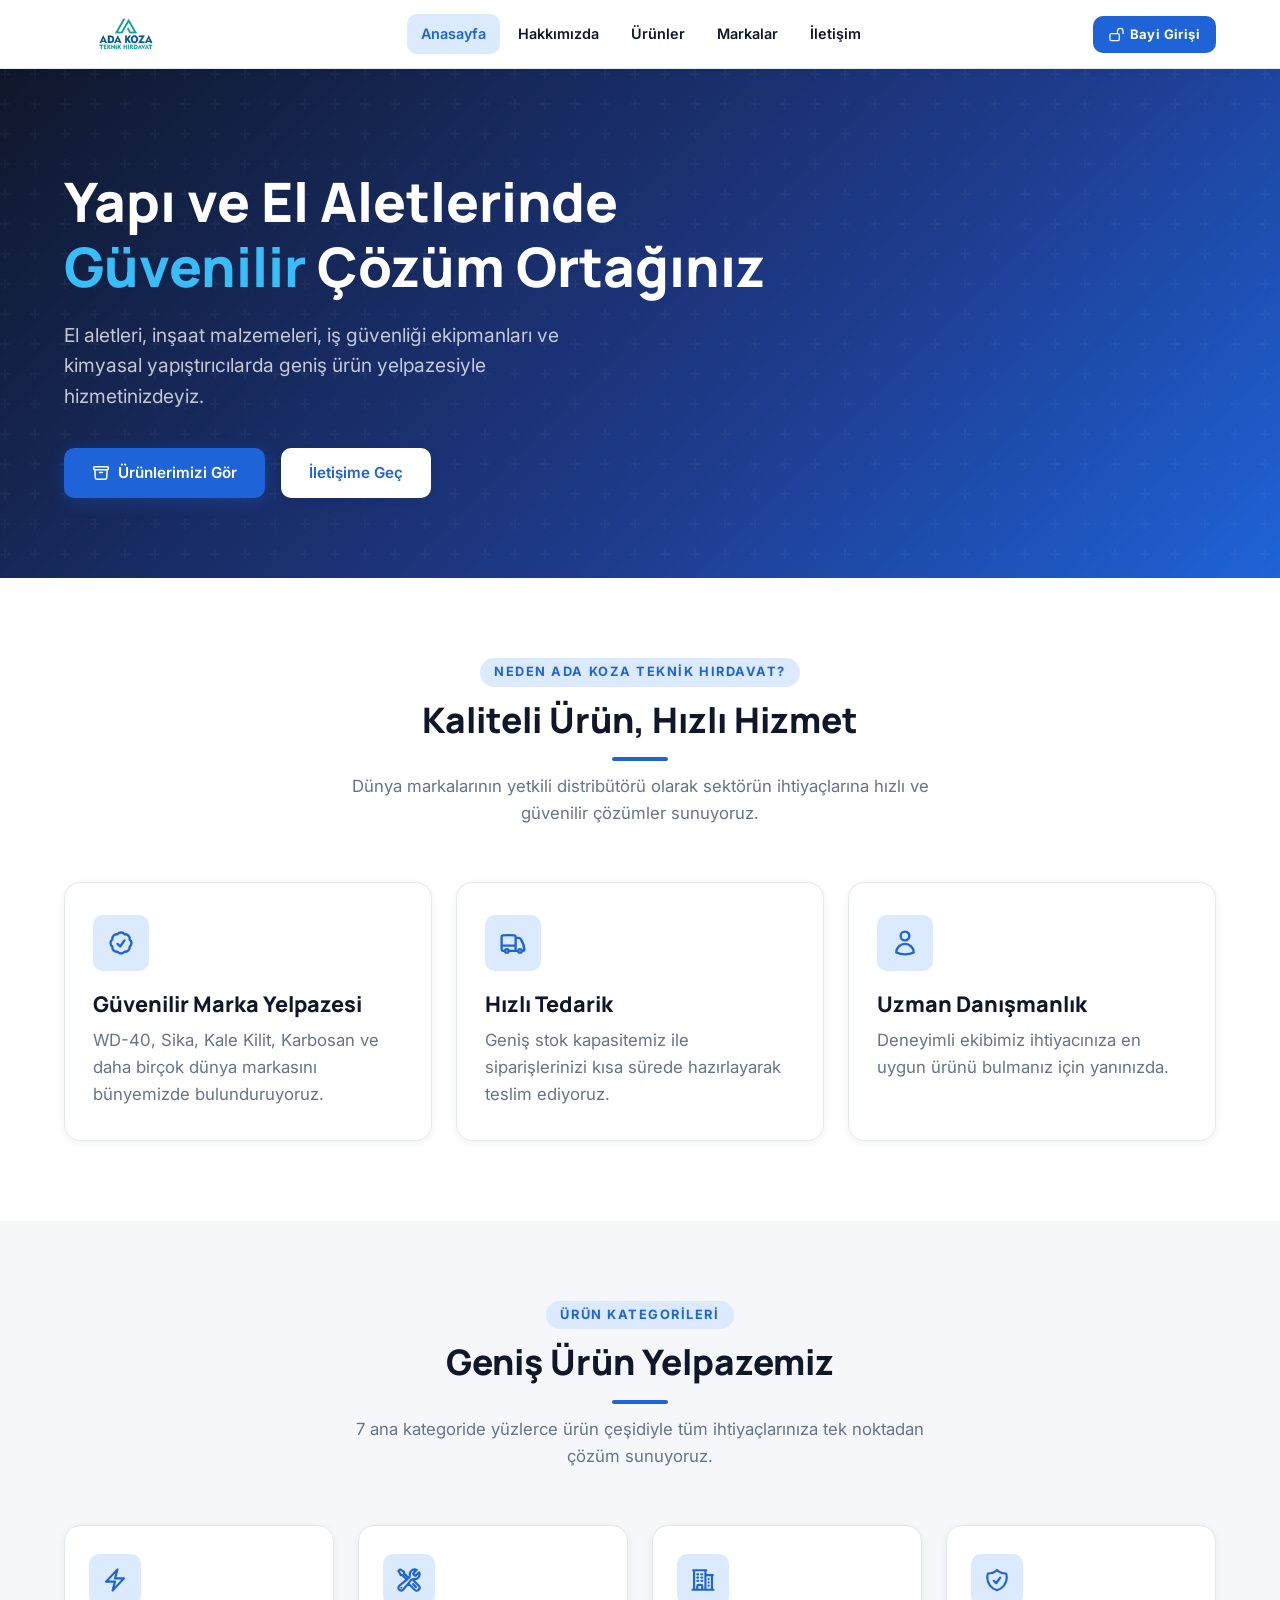
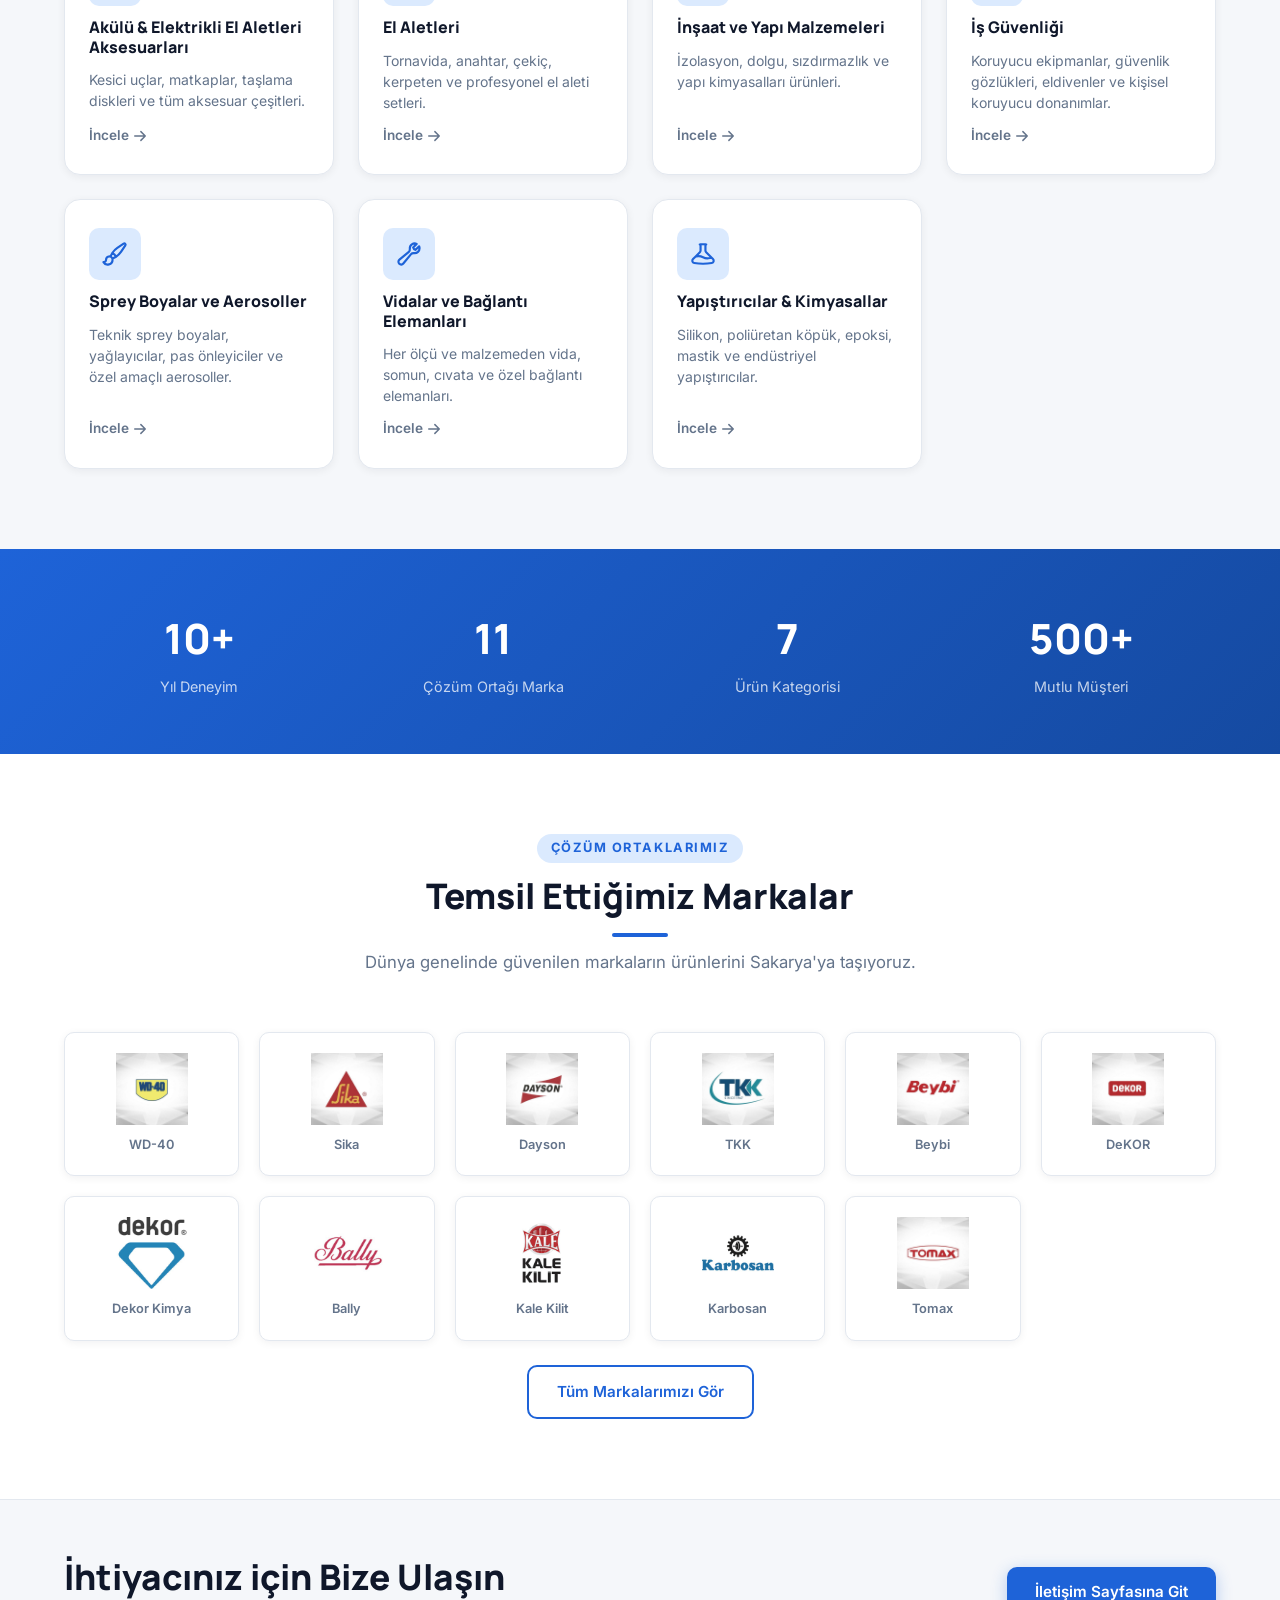
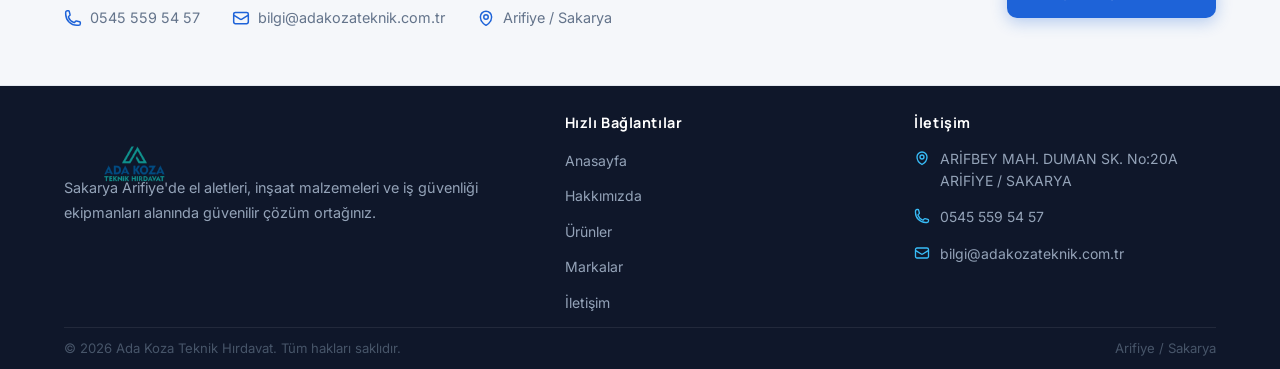
==== index.html @ ce394456 "Initial site: Ada Koza Teknik Hirdavat - 5 sayfa statik kurumsal site" ====
﻿<!DOCTYPE html>
<html lang="tr">
<head>
  <meta charset="UTF-8">
  <meta name="viewport" content="width=device-width, initial-scale=1.0">
  <title>Ada Koza Teknik Hırdavat — El Aletleri ve Yapı Malzemeleri</title>
  <meta name="description" content="Ada Koza Teknik Hırdavat, Sakarya'da el aletleri, inşaat malzemeleri, iş güvenliği ekipmanları ve yapıştırıcı kimyasallar alanında güvenilir çözüm ortağınız.">
  <link rel="preconnect" href="https://fonts.googleapis.com">
  <link rel="preconnect" href="https://fonts.gstatic.com" crossorigin>
  <link href="https://fonts.googleapis.com/css2?family=Inter:wght@400;500;600;700&family=Manrope:wght@600;700;800&display=swap" rel="stylesheet">
  <link rel="stylesheet" href="assets/css/style.css">
</head>
<body>

<!-- HEADER -->
<header class="site-header">
  <div class="container">
    <div class="header-inner">
      <a href="index.html" class="logo" aria-label="Ada Koza Teknik Hırdavat Ana Sayfa">
        <img src="assets/images/logo.png" alt="Ada Koza Teknik Hırdavat" width="160" height="52">
      </a>
      <button class="hamburger" aria-label="Menüyü aç/kapat" aria-expanded="false">
        <span></span><span></span><span></span>
      </button>
      <nav class="main-nav" aria-label="Ana navigasyon">
        <a href="index.html">Anasayfa</a>
        <a href="hakkimizda.html">Hakkımızda</a>
        <a href="urunler.html">Ürünler</a>
        <a href="markalar.html">Markalar</a>
        <a href="iletisim.html">İletişim</a>
      </nav>
      <a href="https://bayi.adakozateknik.com.tr" target="_blank" rel="noopener noreferrer" class="bayi-btn" aria-label="Bayi girişi">
        <svg width="15" height="15" fill="none" stroke="currentColor" stroke-width="2" viewBox="0 0 24 24" aria-hidden="true"><path stroke-linecap="round" stroke-linejoin="round" d="M13.5 10.5V6.75a4.5 4.5 0 119 0v3.75M3.75 21.75h10.5a2.25 2.25 0 002.25-2.25v-6.75a2.25 2.25 0 00-2.25-2.25H3.75a2.25 2.25 0 00-2.25 2.25v6.75a2.25 2.25 0 002.25 2.25z"/></svg>
        Bayi Girişi
      </a>
    </div>
  </div>
</header>

<!-- HERO -->
<section class="hero">
  <div class="container">
    <div class="hero-inner">
<h1>Yapı ve El Aletlerinde <span>Güvenilir</span> Çözüm Ortağınız</h1>
      <p>El aletleri, inşaat malzemeleri, iş güvenliği ekipmanları ve kimyasal yapıştırıcılarda geniş ürün yelpazesiyle hizmetinizdeyiz.</p>
      <div class="hero-actions">
        <a href="urunler.html" class="btn btn--primary">
          <svg width="18" height="18" fill="none" stroke="currentColor" stroke-width="2" viewBox="0 0 24 24"><path stroke-linecap="round" stroke-linejoin="round" d="M20.25 7.5l-.625 10.632a2.25 2.25 0 01-2.247 2.118H6.622a2.25 2.25 0 01-2.247-2.118L3.75 7.5M10 11.25h4M3.375 7.5h17.25c.621 0 1.125-.504 1.125-1.125v-1.5c0-.621-.504-1.125-1.125-1.125H3.375c-.621 0-1.125.504-1.125 1.125v1.5c0 .621.504 1.125 1.125 1.125z"/></svg>
          Ürünlerimizi Gör
        </a>
        <a href="iletisim.html" class="btn btn--white">İletişime Geç</a>
      </div>
    </div>
  </div>
</section>

<!-- FEATURES -->
<section class="section">
  <div class="container">
    <div class="section__header reveal">
      <span class="section__label">Neden Ada Koza Teknik Hırdavat?</span>
      <h2>Kaliteli Ürün, Hızlı Hizmet</h2>
      <div class="divider"></div>
      <p>Dünya markalarının yetkili distribütörü olarak sektörün ihtiyaçlarına hızlı ve güvenilir çözümler sunuyoruz.</p>
    </div>
    <div class="features-grid">
      <div class="card reveal reveal-delay-1">
        <div class="card__icon">
          <svg fill="none" stroke="currentColor" stroke-width="2" viewBox="0 0 24 24"><path stroke-linecap="round" stroke-linejoin="round" d="M9 12.75L11.25 15 15 9.75M21 12c0 1.268-.63 2.39-1.593 3.068a3.745 3.745 0 01-1.043 3.296 3.745 3.745 0 01-3.296 1.043A3.745 3.745 0 0112 21c-1.268 0-2.39-.63-3.068-1.593a3.746 3.746 0 01-3.296-1.043 3.745 3.745 0 01-1.043-3.296A3.745 3.745 0 013 12c0-1.268.63-2.39 1.593-3.068a3.745 3.745 0 011.043-3.296 3.746 3.746 0 013.296-1.043A3.746 3.746 0 0112 3c1.268 0 2.39.63 3.068 1.593a3.746 3.746 0 013.296 1.043 3.746 3.746 0 011.043 3.296A3.745 3.745 0 0121 12z"/></svg>
        </div>
        <h3>Güvenilir Marka Yelpazesi</h3>
        <p>WD-40, Sika, Kale Kilit, Karbosan ve daha birçok dünya markasını bünyemizde bulunduruyoruz.</p>
      </div>
      <div class="card reveal reveal-delay-2">
        <div class="card__icon">
          <svg fill="none" stroke="currentColor" stroke-width="2" viewBox="0 0 24 24"><path stroke-linecap="round" stroke-linejoin="round" d="M8.25 18.75a1.5 1.5 0 01-3 0m3 0a1.5 1.5 0 00-3 0m3 0h6m-9 0H3.375a1.125 1.125 0 01-1.125-1.125V14.25m17.25 4.5a1.5 1.5 0 01-3 0m3 0a1.5 1.5 0 00-3 0m3 0h1.125c.621 0 1.129-.504 1.09-1.124a17.902 17.902 0 00-3.213-9.193 2.056 2.056 0 00-1.58-.86H14.25M16.5 18.75h-2.25m0-11.177v-.958c0-.568-.422-1.048-.987-1.106a48.554 48.554 0 00-10.026 0 1.106 1.106 0 00-.987 1.106v7.635m12-6.677v6.677m0 4.5v-4.5m0 0h-12"/></svg>
        </div>
        <h3>Hızlı Tedarik</h3>
        <p>Geniş stok kapasitemiz ile siparişlerinizi kısa sürede hazırlayarak teslim ediyoruz.</p>
      </div>
      <div class="card reveal reveal-delay-3">
        <div class="card__icon">
          <svg fill="none" stroke="currentColor" stroke-width="2" viewBox="0 0 24 24"><path stroke-linecap="round" stroke-linejoin="round" d="M15.75 6a3.75 3.75 0 11-7.5 0 3.75 3.75 0 017.5 0zM4.501 20.118a7.5 7.5 0 0114.998 0A17.933 17.933 0 0112 21.75c-2.676 0-5.216-.584-7.499-1.632z"/></svg>
        </div>
        <h3>Uzman Danışmanlık</h3>
        <p>Deneyimli ekibimiz ihtiyacınıza en uygun ürünü bulmanız için yanınızda.</p>
      </div>
    </div>
  </div>
</section>

<!-- CATEGORIES -->
<section class="section section--alt">
  <div class="container">
    <div class="section__header reveal">
      <span class="section__label">Ürün Kategorileri</span>
      <h2>Geniş Ürün Yelpazemiz</h2>
      <div class="divider"></div>
      <p>7 ana kategoride yüzlerce ürün çeşidiyle tüm ihtiyaçlarınıza tek noktadan çözüm sunuyoruz.</p>
    </div>
    <div class="grid-cats">

      <a href="urunler.html#akulu-elektrikli" class="cat-card reveal reveal-delay-1">
        <div class="cat-card__icon">
          <svg fill="none" stroke="currentColor" stroke-width="2" viewBox="0 0 24 24"><path stroke-linecap="round" stroke-linejoin="round" d="M3.75 13.5l10.5-11.25L12 10.5h8.25L9.75 21.75 12 13.5H3.75z"/></svg>
        </div>
        <h3>Akülü & Elektrikli El Aletleri Aksesuarları</h3>
        <p>Kesici uçlar, matkaplar, taşlama diskleri ve tüm aksesuar çeşitleri.</p>
        <span class="cat-card__arrow">İncele <svg width="14" height="14" fill="none" stroke="currentColor" stroke-width="2.5" viewBox="0 0 24 24"><path stroke-linecap="round" stroke-linejoin="round" d="M13.5 4.5L21 12m0 0l-7.5 7.5M21 12H3"/></svg></span>
      </a>

      <a href="urunler.html#el-aletleri" class="cat-card reveal reveal-delay-2">
        <div class="cat-card__icon">
          <svg fill="none" stroke="currentColor" stroke-width="2" viewBox="0 0 24 24"><path stroke-linecap="round" stroke-linejoin="round" d="M11.42 15.17L17.25 21A2.652 2.652 0 0021 17.25l-5.877-5.877M11.42 15.17l2.496-3.03c.317-.384.74-.626 1.208-.766M11.42 15.17l-4.655 5.653a2.548 2.548 0 11-3.586-3.586l6.837-5.63m5.108-.233c.55-.164 1.163-.188 1.743-.14a4.5 4.5 0 004.486-6.336l-3.276 3.277a3.004 3.004 0 01-2.25-2.25l3.276-3.276a4.5 4.5 0 00-6.336 4.486c.091 1.076-.071 2.264-.904 2.95l-.102.085m-1.745 1.437L5.909 7.5H4.5L2.25 3.75l1.5-1.5L7.5 4.5v1.409l4.26 4.26m-1.745 1.437l1.745-1.437m6.615 8.206L15.75 15.75M4.867 19.125h.008v.008h-.008v-.008z"/></svg>
        </div>
        <h3>El Aletleri</h3>
        <p>Tornavida, anahtar, çekiç, kerpeten ve profesyonel el aleti setleri.</p>
        <span class="cat-card__arrow">İncele <svg width="14" height="14" fill="none" stroke="currentColor" stroke-width="2.5" viewBox="0 0 24 24"><path stroke-linecap="round" stroke-linejoin="round" d="M13.5 4.5L21 12m0 0l-7.5 7.5M21 12H3"/></svg></span>
      </a>

      <a href="urunler.html#insaat-yapi" class="cat-card reveal reveal-delay-3">
        <div class="cat-card__icon">
          <svg fill="none" stroke="currentColor" stroke-width="2" viewBox="0 0 24 24"><path stroke-linecap="round" stroke-linejoin="round" d="M2.25 21h19.5m-18-18v18m10.5-18v18m6-13.5V21M6.75 6.75h.75m-.75 3h.75m-.75 3h.75m3-6h.75m-.75 3h.75m-.75 3h.75M6.75 21v-3.375c0-.621.504-1.125 1.125-1.125h2.25c.621 0 1.125.504 1.125 1.125V21M3 3h12m-.75 4.5H21m-3.75 3.75h.008v.008h-.008v-.008zm0 3h.008v.008h-.008v-.008zm0 3h.008v.008h-.008v-.008z"/></svg>
        </div>
        <h3>İnşaat ve Yapı Malzemeleri</h3>
        <p>İzolasyon, dolgu, sızdırmazlık ve yapı kimyasalları ürünleri.</p>
        <span class="cat-card__arrow">İncele <svg width="14" height="14" fill="none" stroke="currentColor" stroke-width="2.5" viewBox="0 0 24 24"><path stroke-linecap="round" stroke-linejoin="round" d="M13.5 4.5L21 12m0 0l-7.5 7.5M21 12H3"/></svg></span>
      </a>

      <a href="urunler.html#is-guvenligi" class="cat-card reveal reveal-delay-4">
        <div class="cat-card__icon">
          <svg fill="none" stroke="currentColor" stroke-width="2" viewBox="0 0 24 24"><path stroke-linecap="round" stroke-linejoin="round" d="M9 12.75L11.25 15 15 9.75m-3-7.036A11.959 11.959 0 013.598 6 11.99 11.99 0 003 9.749c0 5.592 3.824 10.29 9 11.623 5.176-1.332 9-6.03 9-11.622 0-1.31-.21-2.571-.598-3.751h-.152c-3.196 0-6.1-1.248-8.25-3.285z"/></svg>
        </div>
        <h3>İş Güvenliği</h3>
        <p>Koruyucu ekipmanlar, güvenlik gözlükleri, eldivenler ve kişisel koruyucu donanımlar.</p>
        <span class="cat-card__arrow">İncele <svg width="14" height="14" fill="none" stroke="currentColor" stroke-width="2.5" viewBox="0 0 24 24"><path stroke-linecap="round" stroke-linejoin="round" d="M13.5 4.5L21 12m0 0l-7.5 7.5M21 12H3"/></svg></span>
      </a>

      <a href="urunler.html#sprey-boyalar" class="cat-card reveal reveal-delay-5">
        <div class="cat-card__icon">
          <svg fill="none" stroke="currentColor" stroke-width="2" viewBox="0 0 24 24"><path stroke-linecap="round" stroke-linejoin="round" d="M9.53 16.122a3 3 0 00-5.78 1.128 2.25 2.25 0 01-2.4 2.245 4.5 4.5 0 008.4-2.245c0-.399-.078-.78-.22-1.128zm0 0a15.998 15.998 0 003.388-1.62m-5.043-.025a15.994 15.994 0 011.622-3.395m3.42 3.42a15.995 15.995 0 004.764-4.648l3.876-5.814a1.151 1.151 0 00-1.597-1.597L14.146 6.32a15.996 15.996 0 00-4.649 4.763m3.42 3.42a6.776 6.776 0 00-3.42-3.42"/></svg>
        </div>
        <h3>Sprey Boyalar ve Aerosoller</h3>
        <p>Teknik sprey boyalar, yağlayıcılar, pas önleyiciler ve özel amaçlı aerosoller.</p>
        <span class="cat-card__arrow">İncele <svg width="14" height="14" fill="none" stroke="currentColor" stroke-width="2.5" viewBox="0 0 24 24"><path stroke-linecap="round" stroke-linejoin="round" d="M13.5 4.5L21 12m0 0l-7.5 7.5M21 12H3"/></svg></span>
      </a>

      <a href="urunler.html#vidalar-baglanti" class="cat-card reveal reveal-delay-6">
        <div class="cat-card__icon">
          <svg fill="none" stroke="currentColor" stroke-width="2" viewBox="0 0 24 24"><path stroke-linecap="round" stroke-linejoin="round" d="M21.75 6.75a4.5 4.5 0 01-4.884 4.484c-1.076-.091-2.264.071-2.95.904l-7.152 8.684a2.548 2.548 0 11-3.586-3.586l8.684-7.152c.833-.686.995-1.874.904-2.95a4.5 4.5 0 016.336-4.486l-3.276 3.276a3.004 3.004 0 002.25 2.25l3.276-3.276c.256.565.398 1.192.398 1.852z"/></svg>
        </div>
        <h3>Vidalar ve Bağlantı Elemanları</h3>
        <p>Her ölçü ve malzemeden vida, somun, cıvata ve özel bağlantı elemanları.</p>
        <span class="cat-card__arrow">İncele <svg width="14" height="14" fill="none" stroke="currentColor" stroke-width="2.5" viewBox="0 0 24 24"><path stroke-linecap="round" stroke-linejoin="round" d="M13.5 4.5L21 12m0 0l-7.5 7.5M21 12H3"/></svg></span>
      </a>

      <a href="urunler.html#yapistiriciler" class="cat-card reveal reveal-delay-1">
        <div class="cat-card__icon">
          <svg fill="none" stroke="currentColor" stroke-width="2" viewBox="0 0 24 24"><path stroke-linecap="round" stroke-linejoin="round" d="M9.75 3.104v5.714a2.25 2.25 0 01-.659 1.591L5 14.5M9.75 3.104c-.251.023-.501.05-.75.082m.75-.082a24.301 24.301 0 014.5 0m0 0v5.714c0 .597.237 1.17.659 1.591L19.8 15.3M14.25 3.104c.251.023.501.05.75.082M19.8 15.3l-1.57.393A9.065 9.065 0 0112 15a9.065 9.065 0 00-6.23-.693L5 14.5m14.8.8l1.402 1.402c1.232 1.232.65 3.318-1.067 3.611A48.309 48.309 0 0112 21c-2.773 0-5.491-.235-8.135-.687-1.718-.293-2.3-2.379-1.067-3.61L5 14.5"/></svg>
        </div>
        <h3>Yapıştırıcılar & Kimyasallar</h3>
        <p>Silikon, poliüretan köpük, epoksi, mastik ve endüstriyel yapıştırıcılar.</p>
        <span class="cat-card__arrow">İncele <svg width="14" height="14" fill="none" stroke="currentColor" stroke-width="2.5" viewBox="0 0 24 24"><path stroke-linecap="round" stroke-linejoin="round" d="M13.5 4.5L21 12m0 0l-7.5 7.5M21 12H3"/></svg></span>
      </a>

    </div>
  </div>
</section>

<!-- STATS -->
<div class="stats-bar">
  <div class="container">
    <div class="stats-grid">
      <div class="stat-item reveal">
        <div class="stat-item__number">10+</div>
        <div class="stat-item__label">Yıl Deneyim</div>
      </div>
      <div class="stat-item reveal reveal-delay-2">
        <div class="stat-item__number">11</div>
        <div class="stat-item__label">Çözüm Ortağı Marka</div>
      </div>
      <div class="stat-item reveal reveal-delay-3">
        <div class="stat-item__number">7</div>
        <div class="stat-item__label">Ürün Kategorisi</div>
      </div>
      <div class="stat-item reveal reveal-delay-4">
        <div class="stat-item__number">500+</div>
        <div class="stat-item__label">Mutlu Müşteri</div>
      </div>
    </div>
  </div>
</div>

<!-- BRANDS -->
<section class="section">
  <div class="container">
    <div class="section__header reveal">
      <span class="section__label">Çözüm Ortaklarımız</span>
      <h2>Temsil Ettiğimiz Markalar</h2>
      <div class="divider"></div>
      <p>Dünya genelinde güvenilen markaların ürünlerini Sakarya'ya taşıyoruz.</p>
    </div>
    <div class="grid-brands reveal">
      <div class="brand-card"><img src="assets/images/markalar/wd40.jpeg" alt="WD-40" loading="lazy" width="160" height="72"><span>WD-40</span></div>
      <div class="brand-card"><img src="assets/images/markalar/sika.jpeg" alt="Sika" loading="lazy" width="160" height="72"><span>Sika</span></div>
      <div class="brand-card"><img src="assets/images/markalar/dayson.jpeg" alt="Dayson" loading="lazy" width="160" height="72"><span>Dayson</span></div>
      <div class="brand-card"><img src="assets/images/markalar/tkk.jpeg" alt="TKK" loading="lazy" width="160" height="72"><span>TKK</span></div>
      <div class="brand-card"><img src="assets/images/markalar/beybi.jpeg" alt="Beybi" loading="lazy" width="160" height="72"><span>Beybi</span></div>
      <div class="brand-card"><img src="assets/images/markalar/dekor-sprey.jpeg" alt="DeKOR Sprey" loading="lazy" width="160" height="72"><span>DeKOR</span></div>
      <div class="brand-card"><img src="assets/images/markalar/dekor-kimya.jpeg" alt="Dekor Kimya" loading="lazy" width="160" height="72"><span>Dekor Kimya</span></div>
      <div class="brand-card"><img src="assets/images/markalar/bally.jpeg" alt="Bally" loading="lazy" width="160" height="72"><span>Bally</span></div>
      <div class="brand-card"><img src="assets/images/markalar/kale-kilit.jpeg" alt="Kale Kilit" loading="lazy" width="160" height="72"><span>Kale Kilit</span></div>
      <div class="brand-card"><img src="assets/images/markalar/karbosan.jpeg" alt="Karbosan" loading="lazy" width="160" height="72"><span>Karbosan</span></div>
      <div class="brand-card"><img src="assets/images/markalar/tomax.jpeg" alt="Tomax" loading="lazy" width="160" height="72"><span>Tomax</span></div>
    </div>
    <div class="text-center mt-24 reveal">
      <a href="markalar.html" class="btn btn--outline">Tüm Markalarımızı Gör</a>
    </div>
  </div>
</section>

<!-- CTA BAND -->
<div class="cta-band">
  <div class="container">
    <div class="cta-band-inner">
      <div>
        <h2>İhtiyacınız için Bize Ulaşın</h2>
        <div class="cta-band-info">
          <div class="cta-info-item">
            <svg width="18" height="18" fill="none" stroke="currentColor" stroke-width="2" viewBox="0 0 24 24"><path stroke-linecap="round" stroke-linejoin="round" d="M2.25 6.75c0 8.284 6.716 15 15 15h2.25a2.25 2.25 0 002.25-2.25v-1.372c0-.516-.351-.966-.852-1.091l-4.423-1.106c-.44-.11-.902.055-1.173.417l-.97 1.293c-.282.376-.769.542-1.21.38a12.035 12.035 0 01-7.143-7.143c-.162-.441.004-.928.38-1.21l1.293-.97c.363-.271.527-.734.417-1.173L6.963 3.102a1.125 1.125 0 00-1.091-.852H4.5A2.25 2.25 0 002.25 4.5v2.25z"/></svg>
            0545 559 54 57
          </div>
          <div class="cta-info-item">
            <svg width="18" height="18" fill="none" stroke="currentColor" stroke-width="2" viewBox="0 0 24 24"><path stroke-linecap="round" stroke-linejoin="round" d="M21.75 6.75v10.5a2.25 2.25 0 01-2.25 2.25h-15a2.25 2.25 0 01-2.25-2.25V6.75m19.5 0A2.25 2.25 0 0019.5 4.5h-15a2.25 2.25 0 00-2.25 2.25m19.5 0v.243a2.25 2.25 0 01-1.07 1.916l-7.5 4.615a2.25 2.25 0 01-2.36 0L3.32 8.91a2.25 2.25 0 01-1.07-1.916V6.75"/></svg>
            bilgi@adakozateknik.com.tr
          </div>
          <div class="cta-info-item">
            <svg width="18" height="18" fill="none" stroke="currentColor" stroke-width="2" viewBox="0 0 24 24"><path stroke-linecap="round" stroke-linejoin="round" d="M15 10.5a3 3 0 11-6 0 3 3 0 016 0z"/><path stroke-linecap="round" stroke-linejoin="round" d="M19.5 10.5c0 7.142-7.5 11.25-7.5 11.25S4.5 17.642 4.5 10.5a7.5 7.5 0 1115 0z"/></svg>
            Arifiye / Sakarya
          </div>
        </div>
      </div>
      <a href="iletisim.html" class="btn btn--primary">İletişim Sayfasına Git</a>
    </div>
  </div>
</div>

<!-- FOOTER -->
<footer class="site-footer">
  <div class="container">
    <div class="footer-grid">
      <div class="footer-brand">
        <img src="assets/images/logo.png" alt="Ada Koza Teknik Hırdavat" width="140" height="46">
        <p>Sakarya Arifiye'de el aletleri, inşaat malzemeleri ve iş güvenliği ekipmanları alanında güvenilir çözüm ortağınız.</p>
      </div>
      <div class="footer-col">
        <h4>Hızlı Bağlantılar</h4>
        <ul>
          <li><a href="index.html">Anasayfa</a></li>
          <li><a href="hakkimizda.html">Hakkımızda</a></li>
          <li><a href="urunler.html">Ürünler</a></li>
          <li><a href="markalar.html">Markalar</a></li>
          <li><a href="iletisim.html">İletişim</a></li>
        </ul>
      </div>
      <div class="footer-col">
        <h4>İletişim</h4>
        <div class="footer-contact-item">
          <svg width="16" height="16" fill="none" stroke="currentColor" stroke-width="2" viewBox="0 0 24 24"><path stroke-linecap="round" stroke-linejoin="round" d="M15 10.5a3 3 0 11-6 0 3 3 0 016 0z"/><path stroke-linecap="round" stroke-linejoin="round" d="M19.5 10.5c0 7.142-7.5 11.25-7.5 11.25S4.5 17.642 4.5 10.5a7.5 7.5 0 1115 0z"/></svg>
          <span>ARİFBEY MAH. DUMAN SK. No:20A<br>ARİFİYE / SAKARYA</span>
        </div>
        <div class="footer-contact-item">
          <svg width="16" height="16" fill="none" stroke="currentColor" stroke-width="2" viewBox="0 0 24 24"><path stroke-linecap="round" stroke-linejoin="round" d="M2.25 6.75c0 8.284 6.716 15 15 15h2.25a2.25 2.25 0 002.25-2.25v-1.372c0-.516-.351-.966-.852-1.091l-4.423-1.106c-.44-.11-.902.055-1.173.417l-.97 1.293c-.282.376-.769.542-1.21.38a12.035 12.035 0 01-7.143-7.143c-.162-.441.004-.928.38-1.21l1.293-.97c.363-.271.527-.734.417-1.173L6.963 3.102a1.125 1.125 0 00-1.091-.852H4.5A2.25 2.25 0 002.25 4.5v2.25z"/></svg>
          <a href="tel:+905455595457">0545 559 54 57</a>
        </div>
        <div class="footer-contact-item">
          <svg width="16" height="16" fill="none" stroke="currentColor" stroke-width="2" viewBox="0 0 24 24"><path stroke-linecap="round" stroke-linejoin="round" d="M21.75 6.75v10.5a2.25 2.25 0 01-2.25 2.25h-15a2.25 2.25 0 01-2.25-2.25V6.75m19.5 0A2.25 2.25 0 0019.5 4.5h-15a2.25 2.25 0 00-2.25 2.25m19.5 0v.243a2.25 2.25 0 01-1.07 1.916l-7.5 4.615a2.25 2.25 0 01-2.36 0L3.32 8.91a2.25 2.25 0 01-1.07-1.916V6.75"/></svg>
          <a href="mailto:bilgi@adakozateknik.com.tr">bilgi@adakozateknik.com.tr</a>
        </div>
      </div>
    </div>
    <div class="footer-bottom">
      <span>© <span class="js-year"></span> Ada Koza Teknik Hırdavat. Tüm hakları saklıdır.</span>
      <span>Arifiye / Sakarya</span>
    </div>
  </div>
</footer>

<script src="assets/js/main.js"></script>
</body>
</html>
---- assets/css/style.css ----
/* ===== RESET & BASE ===== */
*, *::before, *::after { box-sizing: border-box; margin: 0; padding: 0; }
html { scroll-behavior: smooth; font-size: 16px; }
body {
  font-family: 'Inter', Arial, sans-serif;
  background: var(--bg);
  color: var(--text);
  line-height: 1.6;
}
img { display: block; max-width: 100%; height: auto; }
a { color: inherit; text-decoration: none; }
ul { list-style: none; }

/* ===== DESIGN TOKENS ===== */
:root {
  --bg:           #ffffff;
  --surface:      #f5f7fa;
  --surface-2:    #eef2f8;
  --border:       #e3e8ef;
  --text:         #0f172a;
  --text-muted:   #64748b;
  --primary:      #1e63d8;
  --primary-dark: #154aa1;
  --primary-light:#dbeafe;
  --accent:       #38bdf8;
  --shadow-sm:    0 2px 8px rgba(15,23,42,.06);
  --shadow:       0 6px 24px rgba(15,23,42,.10);
  --shadow-lg:    0 12px 40px rgba(15,23,42,.14);
  --radius:       10px;
  --radius-lg:    16px;
  --transition:   .22s ease;
  --max-w:        1200px;
}

/* ===== TYPOGRAPHY ===== */
h1,h2,h3,h4 {
  font-family: 'Manrope', 'Inter', Arial, sans-serif;
  font-weight: 800;
  line-height: 1.2;
}
h1 { font-size: clamp(2rem, 5vw, 3.4rem); }
h2 { font-size: clamp(1.5rem, 3.5vw, 2.2rem); }
h3 { font-size: clamp(1.1rem, 2.5vw, 1.35rem); }
p  { font-size: clamp(.95rem, 2vw, 1.05rem); color: var(--text-muted); }

/* ===== LAYOUT UTILS ===== */
.container { width: 100%; max-width: var(--max-w); margin: 0 auto; padding: 0 24px; }
.section { padding: 80px 0; }
.section--alt { background: var(--surface); }
.section__header { text-align: center; margin-bottom: 56px; }
.section__header p { max-width: 600px; margin: 12px auto 0; }
.section__label {
  display: inline-block;
  font-size: .8rem;
  font-weight: 700;
  letter-spacing: .12em;
  text-transform: uppercase;
  color: var(--primary);
  background: var(--primary-light);
  padding: 4px 14px;
  border-radius: 99px;
  margin-bottom: 12px;
}

/* ===== BUTTONS ===== */
.btn {
  display: inline-flex;
  align-items: center;
  gap: 8px;
  font-family: inherit;
  font-weight: 600;
  font-size: .95rem;
  padding: 13px 28px;
  border-radius: var(--radius);
  cursor: pointer;
  border: none;
  transition: var(--transition);
  text-decoration: none;
}
.btn--primary {
  background: var(--primary);
  color: #fff;
  box-shadow: 0 4px 16px rgba(30,99,216,.30);
}
.btn--primary:hover { background: var(--primary-dark); transform: translateY(-2px); box-shadow: 0 8px 24px rgba(30,99,216,.35); }
.btn--outline {
  background: transparent;
  color: var(--primary);
  border: 2px solid var(--primary);
}
.btn--outline:hover { background: var(--primary-light); transform: translateY(-2px); }
.btn--white {
  background: #fff;
  color: var(--primary);
  box-shadow: var(--shadow-sm);
}
.btn--white:hover { background: var(--primary-light); transform: translateY(-2px); }

/* ===== HEADER ===== */
.site-header {
  position: sticky;
  top: 0;
  z-index: 999;
  background: #fff;
  border-bottom: 1px solid var(--border);
  box-shadow: var(--shadow-sm);
}
.header-inner {
  display: flex;
  align-items: center;
  justify-content: space-between;
  height: 68px;
  gap: 24px;
}
.logo img, .logo svg { height: 88px; width: auto; }
.logo { flex-shrink: 0; }

.main-nav { display: flex; align-items: center; gap: 4px; }
.main-nav a {
  font-weight: 600;
  font-size: .9rem;
  padding: 8px 14px;
  border-radius: var(--radius);
  transition: var(--transition);
  color: var(--text);
}
.main-nav a:hover, .main-nav a.active {
  color: var(--primary);
  background: var(--primary-light);
}

.header-contact {
  display: flex;
  align-items: center;
  gap: 8px;
  font-weight: 700;
  font-size: .9rem;
  color: var(--primary);
  flex-shrink: 0;
}
.header-contact svg { flex-shrink: 0; }

.hamburger {
  display: none;
  flex-direction: column;
  gap: 5px;
  cursor: pointer;
  padding: 8px;
  background: none;
  border: none;
}
.hamburger span {
  display: block;
  width: 24px;
  height: 2px;
  background: var(--text);
  border-radius: 2px;
  transition: var(--transition);
}

/* Mobile nav */
@media (max-width: 768px) {
  .hamburger { display: flex; }
  .header-contact { display: none; }
  .main-nav {
    display: none;
    position: absolute;
    top: 68px;
    left: 0;
    right: 0;
    background: #fff;
    flex-direction: column;
    align-items: stretch;
    padding: 16px;
    border-bottom: 1px solid var(--border);
    box-shadow: var(--shadow);
    gap: 2px;
  }
  .main-nav.open { display: flex; }
  .main-nav a { padding: 12px 16px; }
}

/* ===== HERO ===== */
.hero {
  background: linear-gradient(135deg, #0f172a 0%, #1e3a8a 60%, #1e63d8 100%);
  color: #fff;
  padding: 100px 0 80px;
  position: relative;
  overflow: hidden;
}
.hero::after {
  content: '';
  position: absolute;
  inset: 0;
  background: url("data:image/svg+xml,%3Csvg width='60' height='60' viewBox='0 0 60 60' xmlns='http://www.w3.org/2000/svg'%3E%3Cg fill='none' fill-rule='evenodd'%3E%3Cg fill='%23ffffff' fill-opacity='0.03'%3E%3Cpath d='M36 34v-4h-2v4h-4v2h4v4h2v-4h4v-2h-4zm0-30V0h-2v4h-4v2h4v4h2V6h4V4h-4zM6 34v-4H4v4H0v2h4v4h2v-4h4v-2H6zM6 4V0H4v4H0v2h4v4h2V6h4V4H6z'/%3E%3C/g%3E%3C/g%3E%3C/svg%3E");
  pointer-events: none;
}
.hero-inner {
  position: relative;
  z-index: 1;
  max-width: 720px;
}
.hero-label {
  display: inline-block;
  font-size: .8rem;
  font-weight: 700;
  letter-spacing: .14em;
  text-transform: uppercase;
  color: var(--accent);
  border: 1px solid rgba(56,189,248,.4);
  padding: 4px 14px;
  border-radius: 99px;
  margin-bottom: 20px;
}
.hero h1 { color: #fff; margin-bottom: 20px; }
.hero h1 span { color: var(--accent); }
.hero p { color: rgba(255,255,255,.75); font-size: clamp(1rem,2.2vw,1.2rem); max-width: 560px; margin-bottom: 36px; }
.hero-actions { display: flex; gap: 16px; flex-wrap: wrap; }

/* Page hero (inner pages) */
.page-hero {
  background: linear-gradient(135deg, #0f172a 0%, #1e3a8a 100%);
  color: #fff;
  padding: 64px 0 56px;
}
.page-hero h1 { color: #fff; margin-bottom: 10px; }
.page-hero p { color: rgba(255,255,255,.7); }
.breadcrumb { display: flex; gap: 8px; align-items: center; margin-bottom: 16px; font-size: .85rem; color: rgba(255,255,255,.5); }
.breadcrumb a { color: rgba(255,255,255,.6); }
.breadcrumb a:hover { color: #fff; }

/* ===== CARDS ===== */
.card {
  background: var(--bg);
  border: 1px solid var(--border);
  border-radius: var(--radius-lg);
  padding: 32px 28px;
  transition: var(--transition);
  box-shadow: var(--shadow-sm);
}
.card:hover { transform: translateY(-4px); box-shadow: var(--shadow); border-color: var(--primary-light); }
.card__icon {
  width: 56px;
  height: 56px;
  background: var(--primary-light);
  border-radius: var(--radius);
  display: flex;
  align-items: center;
  justify-content: center;
  margin-bottom: 20px;
  color: var(--primary);
}
.card__icon svg { width: 28px; height: 28px; }
.card h3 { margin-bottom: 10px; }

/* ===== GRID SYSTEMS ===== */
.grid-2 { display: grid; grid-template-columns: repeat(2, 1fr); gap: 24px; }
.grid-3 { display: grid; grid-template-columns: repeat(3, 1fr); gap: 24px; }
.grid-4 { display: grid; grid-template-columns: repeat(4, 1fr); gap: 24px; }
.grid-cats { display: grid; grid-template-columns: repeat(auto-fill, minmax(260px,1fr)); gap: 24px; }
.grid-brands { display: grid; grid-template-columns: repeat(auto-fill, minmax(160px,1fr)); gap: 20px; }

@media (max-width: 1024px) {
  .grid-4 { grid-template-columns: repeat(2, 1fr); }
}
@media (max-width: 768px) {
  .grid-2, .grid-3, .grid-4 { grid-template-columns: 1fr; }
  .section { padding: 56px 0; }
}

/* ===== CATEGORY CARDS ===== */
.cat-card {
  background: var(--bg);
  border: 1px solid var(--border);
  border-radius: var(--radius-lg);
  padding: 28px 24px;
  transition: var(--transition);
  box-shadow: var(--shadow-sm);
  display: flex;
  flex-direction: column;
  gap: 12px;
  text-decoration: none;
  color: inherit;
}
.cat-card:hover { transform: translateY(-4px); box-shadow: var(--shadow); border-color: var(--primary); }
.cat-card:hover .cat-card__arrow { color: var(--primary); transform: translateX(4px); }
.cat-card__icon {
  width: 52px;
  height: 52px;
  background: var(--primary-light);
  border-radius: var(--radius);
  display: flex;
  align-items: center;
  justify-content: center;
  color: var(--primary);
  flex-shrink: 0;
}
.cat-card__icon svg { width: 26px; height: 26px; }
.cat-card h3 { font-size: 1rem; }
.cat-card p { font-size: .875rem; line-height: 1.5; flex: 1; }
.cat-card__arrow { font-size: .85rem; font-weight: 600; color: var(--text-muted); transition: var(--transition); display: flex; align-items: center; gap: 4px; }

/* ===== BRAND LOGO CARDS ===== */
.brand-card {
  background: var(--bg);
  border: 1px solid var(--border);
  border-radius: var(--radius);
  padding: 20px 16px;
  display: flex;
  flex-direction: column;
  align-items: center;
  gap: 10px;
  transition: var(--transition);
  box-shadow: var(--shadow-sm);
}
.brand-card:hover { transform: translateY(-3px); box-shadow: var(--shadow); border-color: var(--primary-light); }
.brand-card img {
  height: 72px;
  width: 100%;
  object-fit: contain;
  filter: grayscale(30%);
  transition: var(--transition);
}
.brand-card:hover img { filter: grayscale(0%); }
.brand-card span { font-size: .8rem; font-weight: 600; color: var(--text-muted); text-align: center; }

/* ===== STATS BAR ===== */
.stats-bar {
  background: linear-gradient(135deg, var(--primary) 0%, var(--primary-dark) 100%);
  color: #fff;
  padding: 56px 0;
}
.stats-grid { display: grid; grid-template-columns: repeat(4,1fr); gap: 24px; text-align: center; }
.stat-item__number { font-family: 'Manrope',sans-serif; font-size: 2.6rem; font-weight: 800; color: #fff; }
.stat-item__label { font-size: .9rem; color: rgba(255,255,255,.75); margin-top: 4px; }
@media (max-width: 768px) { .stats-grid { grid-template-columns: repeat(2,1fr); } }

/* ===== CTA BAND ===== */
.cta-band {
  background: var(--surface);
  border-top: 1px solid var(--border);
  border-bottom: 1px solid var(--border);
  padding: 56px 0;
}
.cta-band-inner { display: flex; align-items: center; justify-content: space-between; gap: 32px; flex-wrap: wrap; }
.cta-band h2 { margin-bottom: 8px; }
.cta-band-info { display: flex; gap: 32px; flex-wrap: wrap; margin-top: 4px; }
.cta-info-item { display: flex; align-items: center; gap: 8px; font-size: .9rem; color: var(--text-muted); }
.cta-info-item svg { color: var(--primary); flex-shrink: 0; }
@media (max-width: 640px) { .cta-band-inner { flex-direction: column; align-items: flex-start; } }

/* ===== FEATURES (3-up) ===== */
.features-grid { display: grid; grid-template-columns: repeat(3,1fr); gap: 24px; }
@media (max-width: 900px) { .features-grid { grid-template-columns: 1fr; } }

/* ===== PRODUCTS PAGE ===== */
.cat-tabs {
  position: sticky;
  top: 68px;
  z-index: 100;
  background: var(--bg);
  border-bottom: 1px solid var(--border);
  overflow-x: auto;
  -webkit-overflow-scrolling: touch;
}
.cat-tabs-inner { display: flex; gap: 0; white-space: nowrap; min-width: max-content; }
.cat-tab {
  display: inline-flex;
  align-items: center;
  gap: 6px;
  padding: 14px 20px;
  font-size: .875rem;
  font-weight: 600;
  color: var(--text-muted);
  border-bottom: 3px solid transparent;
  transition: var(--transition);
  cursor: pointer;
  text-decoration: none;
}
.cat-tab:hover { color: var(--primary); border-bottom-color: var(--primary-light); }
.cat-tab.active { color: var(--primary); border-bottom-color: var(--primary); }

.product-section { padding: 64px 0; border-bottom: 1px solid var(--border); }
.product-section:last-child { border-bottom: none; }
.product-section-header { display: flex; align-items: flex-start; justify-content: space-between; gap: 24px; margin-bottom: 32px; flex-wrap: wrap; }
.product-section-header h2 { margin-bottom: 8px; }
.product-list { display: grid; grid-template-columns: repeat(auto-fill, minmax(220px,1fr)); gap: 16px; margin-top: 24px; }
.product-list li {
  background: var(--surface);
  border: 1px solid var(--border);
  border-radius: var(--radius);
  padding: 14px 18px;
  font-size: .9rem;
  display: flex;
  align-items: center;
  gap: 10px;
}
.product-list li::before {
  content: '';
  width: 6px;
  height: 6px;
  border-radius: 50%;
  background: var(--primary);
  flex-shrink: 0;
}

/* ===== ABOUT PAGE ===== */
.about-story { display: grid; grid-template-columns: 1fr 1fr; gap: 64px; align-items: center; }
.about-story-text h2 { margin-bottom: 20px; }
.about-story-text p { margin-bottom: 16px; }
.about-values { display: grid; grid-template-columns: repeat(3,1fr); gap: 24px; }
@media (max-width: 900px) { .about-story { grid-template-columns: 1fr; } .about-values { grid-template-columns: 1fr; } }

.about-img-block {
  background: linear-gradient(135deg, var(--surface-2), var(--primary-light));
  border-radius: var(--radius-lg);
  aspect-ratio: 4/3;
  display: flex;
  align-items: center;
  justify-content: center;
  overflow: hidden;
}
.about-img-block svg { width: 120px; height: 120px; color: var(--primary); opacity: .35; }

/* ===== CONTACT PAGE ===== */
.contact-grid { display: grid; grid-template-columns: 1fr 1.5fr; gap: 40px; }
@media (max-width: 900px) { .contact-grid { grid-template-columns: 1fr; } }
.contact-info-card {
  background: var(--surface);
  border: 1px solid var(--border);
  border-radius: var(--radius-lg);
  padding: 36px 32px;
}
.contact-info-card h3 { margin-bottom: 28px; }
.contact-item { display: flex; gap: 16px; margin-bottom: 28px; }
.contact-item:last-child { margin-bottom: 0; }
.contact-item__icon {
  width: 44px;
  height: 44px;
  background: var(--primary-light);
  border-radius: var(--radius);
  display: flex;
  align-items: center;
  justify-content: center;
  color: var(--primary);
  flex-shrink: 0;
}
.contact-item__label { font-size: .78rem; font-weight: 600; text-transform: uppercase; letter-spacing: .08em; color: var(--text-muted); margin-bottom: 4px; }
.contact-item__value { font-weight: 600; font-size: 1rem; color: var(--text); }
.contact-item__value a { transition: var(--transition); }
.contact-item__value a:hover { color: var(--primary); }

.hours-table { margin-top: 12px; }
.hours-row { display: flex; justify-content: space-between; padding: 8px 0; border-bottom: 1px solid var(--border); font-size: .9rem; }
.hours-row:last-child { border-bottom: none; }

.map-container { border-radius: var(--radius-lg); overflow: hidden; border: 1px solid var(--border); box-shadow: var(--shadow-sm); }
.map-container iframe { display: block; width: 100%; height: 480px; border: none; }

/* ===== FOOTER ===== */
.site-footer {
  background: #0f172a;
  color: #e2e8f0;
  padding: 28px 0 0;
}
.footer-grid { display: grid; grid-template-columns: 1.5fr 1fr 1fr; gap: 48px; margin-bottom: 0; align-items: start; }
@media (max-width: 768px) { .footer-grid { grid-template-columns: 1fr; gap: 32px; } }

.footer-brand img, .footer-brand svg { display: block; height: 100px; width: auto; max-width: 240px; margin-bottom: -38px; opacity: 0.9; }
.footer-brand p { font-size: .9rem; color: #94a3b8; line-height: 1.7; margin: 0; }

.footer-col h4 { font-size: .9rem; font-weight: 700; color: #fff; margin-bottom: 16px; letter-spacing: .04em; }
.footer-col ul { display: flex; flex-direction: column; gap: 10px; }
.footer-col ul li a { font-size: .875rem; color: #94a3b8; transition: var(--transition); }
.footer-col ul li a:hover { color: var(--accent); }
.footer-contact-item { display: flex; align-items: flex-start; gap: 10px; margin-bottom: 14px; font-size: .875rem; color: #94a3b8; }
.footer-contact-item svg { color: var(--accent); margin-top: 2px; flex-shrink: 0; }
.footer-contact-item a { color: #94a3b8; }
.footer-contact-item a:hover { color: var(--accent); }

.footer-bottom {
  border-top: 1px solid rgba(255,255,255,.08);
  margin-top: 12px;
  padding: 10px 0;
  display: flex;
  justify-content: space-between;
  align-items: center;
  flex-wrap: wrap;
  gap: 12px;
  font-size: .82rem;
  color: #475569;
}

/* ===== BAYİ MODAL ===== */
.bayi-btn {
  display: inline-flex;
  align-items: center;
  gap: 6px;
  font-family: inherit;
  font-weight: 700;
  font-size: .82rem;
  padding: 8px 16px;
  border-radius: var(--radius);
  background: var(--primary);
  color: #fff;
  border: none;
  cursor: pointer;
  letter-spacing: .03em;
  transition: var(--transition);
  flex-shrink: 0;
}
.bayi-btn:hover { background: var(--primary-dark); transform: translateY(-1px); }

.bayi-modal {
  display: none;
  position: fixed;
  inset: 0;
  z-index: 9999;
  background: rgba(15,23,42,.7);
  backdrop-filter: blur(4px);
  align-items: center;
  justify-content: center;
  padding: 20px;
}
.bayi-modal.open { display: flex; }
.bayi-modal__box {
  background: #fff;
  border-radius: var(--radius-lg);
  overflow: hidden;
  width: 100%;
  max-width: 1100px;
  height: 88vh;
  display: flex;
  flex-direction: column;
  box-shadow: var(--shadow-lg);
}
.bayi-modal__header {
  display: flex;
  align-items: center;
  justify-content: space-between;
  padding: 14px 20px;
  background: var(--primary);
  color: #fff;
  flex-shrink: 0;
}
.bayi-modal__title { font-weight: 700; font-size: .95rem; display: flex; align-items: center; gap: 8px; }
.bayi-modal__close {
  background: rgba(255,255,255,.15);
  border: none;
  color: #fff;
  width: 32px;
  height: 32px;
  border-radius: 50%;
  cursor: pointer;
  font-size: 1.1rem;
  display: flex;
  align-items: center;
  justify-content: center;
  transition: var(--transition);
}
.bayi-modal__close:hover { background: rgba(255,255,255,.3); }
.bayi-modal iframe {
  flex: 1;
  border: none;
  width: 100%;
}
@media (max-width: 480px) {
  .bayi-modal { padding: 0; }
  .bayi-modal__box { height: 100vh; border-radius: 0; }
}

/* ===== SCROLL REVEAL ===== */
.reveal { opacity: 0; transform: translateY(28px); transition: opacity .55s ease, transform .55s ease; }
.reveal.in-view { opacity: 1; transform: none; }
.reveal-delay-1 { transition-delay: .1s; }
.reveal-delay-2 { transition-delay: .2s; }
.reveal-delay-3 { transition-delay: .3s; }
.reveal-delay-4 { transition-delay: .4s; }
.reveal-delay-5 { transition-delay: .5s; }
.reveal-delay-6 { transition-delay: .6s; }

/* ===== MISC ===== */
.divider { width: 56px; height: 4px; background: var(--primary); border-radius: 4px; margin: 16px auto 0; }
.text-center { text-align: center; }
.mt-8 { margin-top: 8px; }
.mt-16 { margin-top: 16px; }
.mt-24 { margin-top: 24px; }
.mb-0 { margin-bottom: 0 !important; }
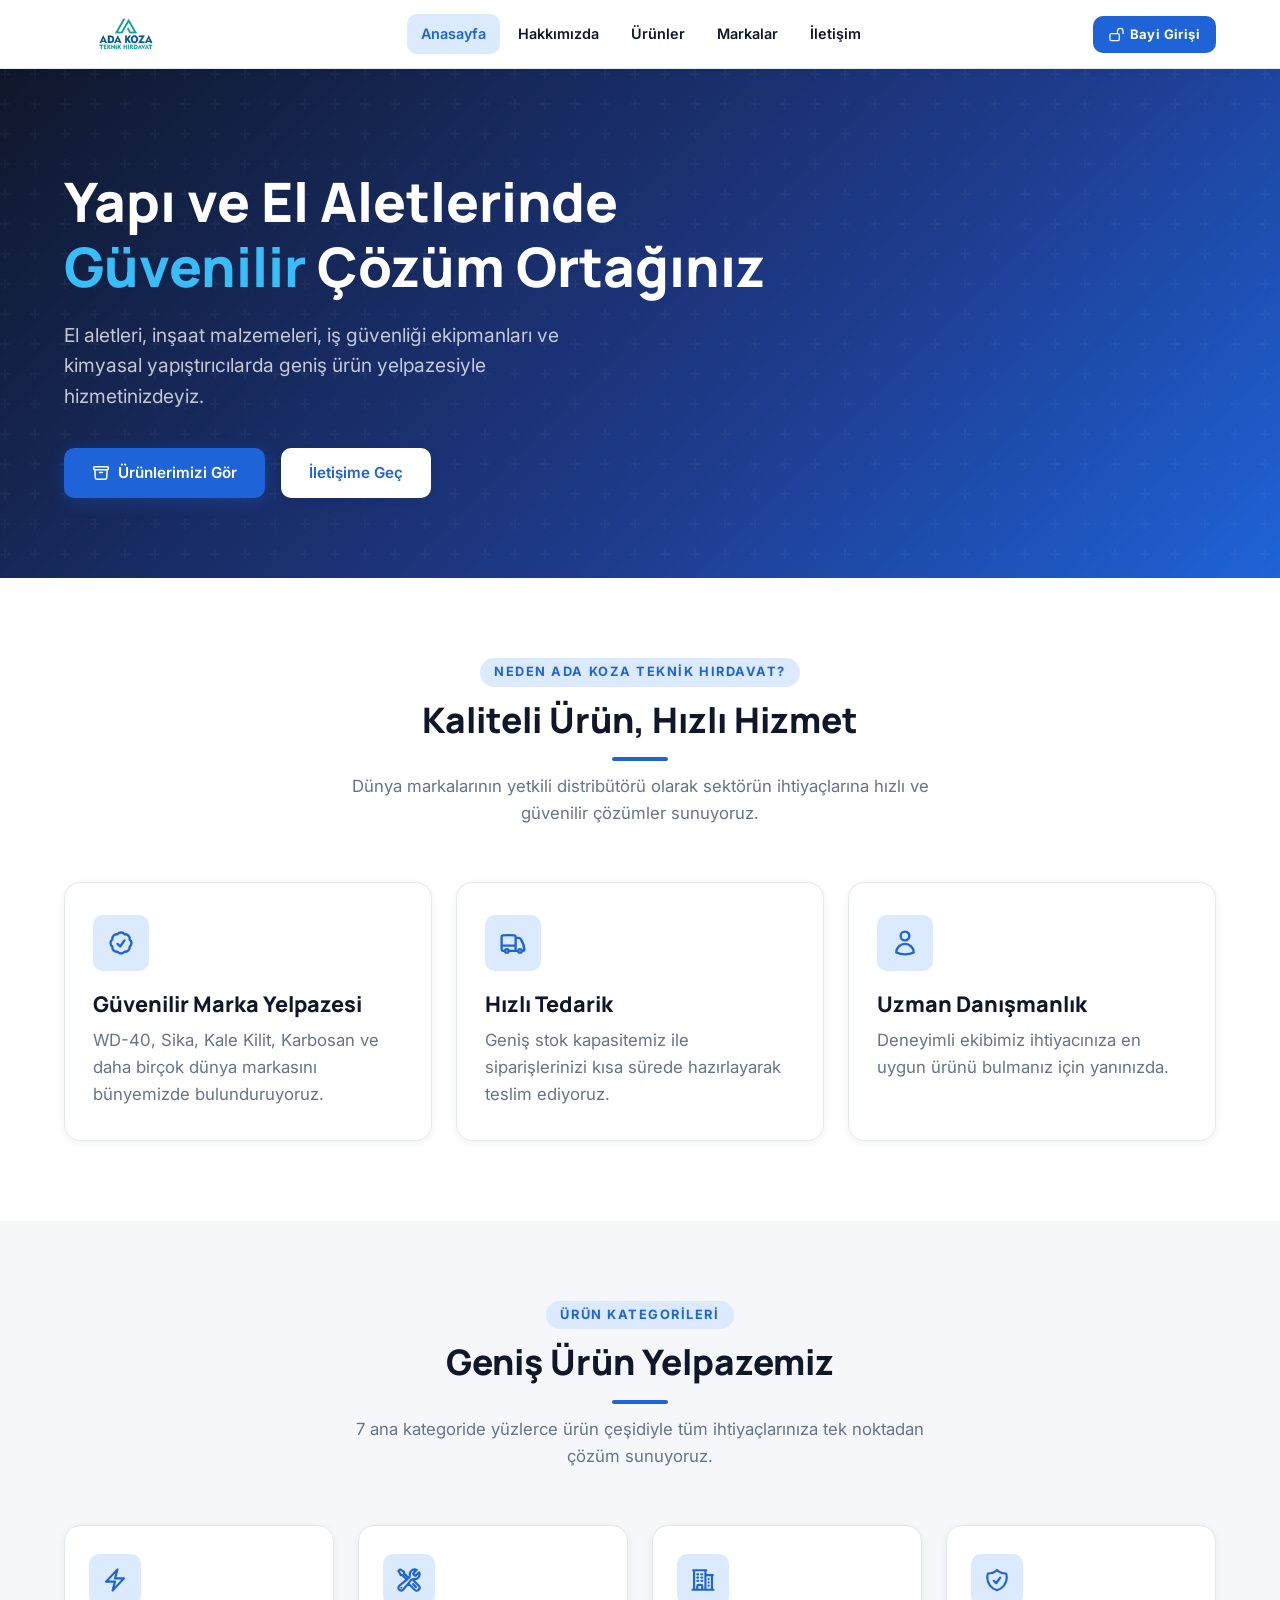
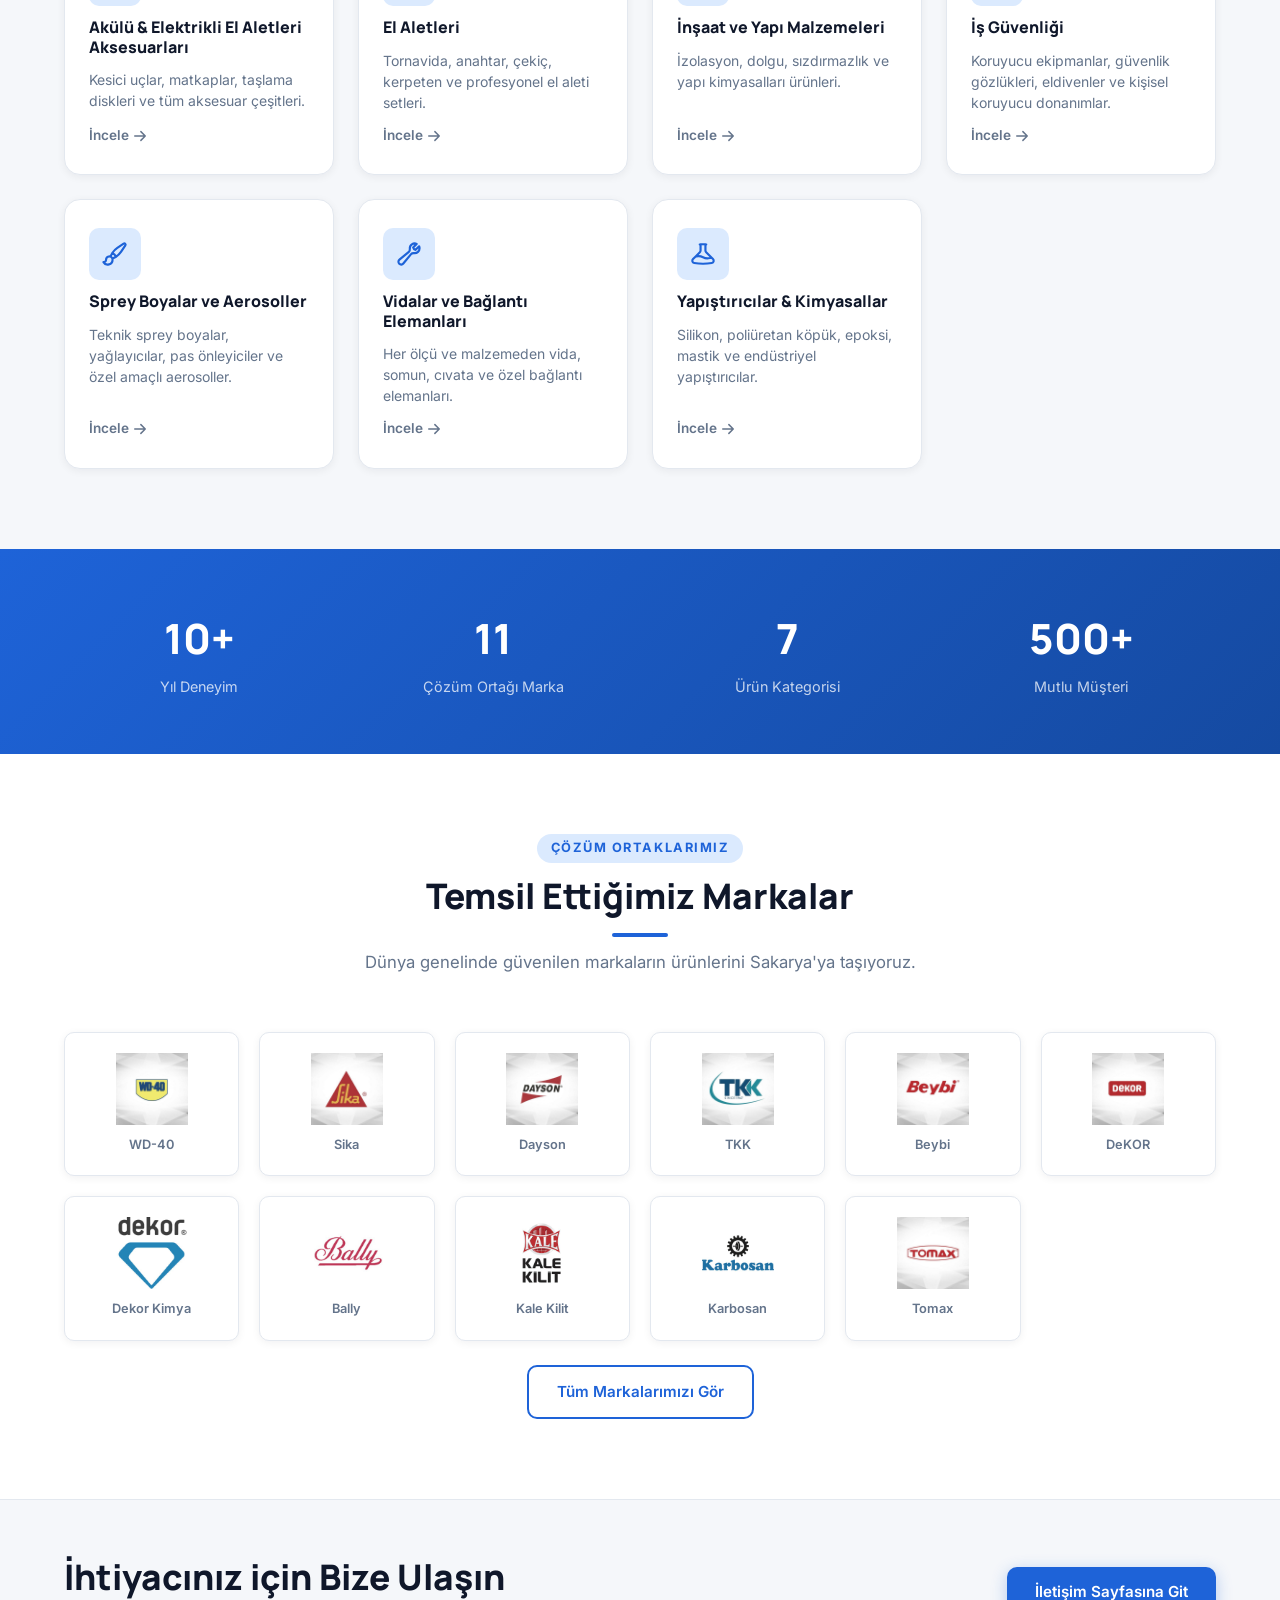
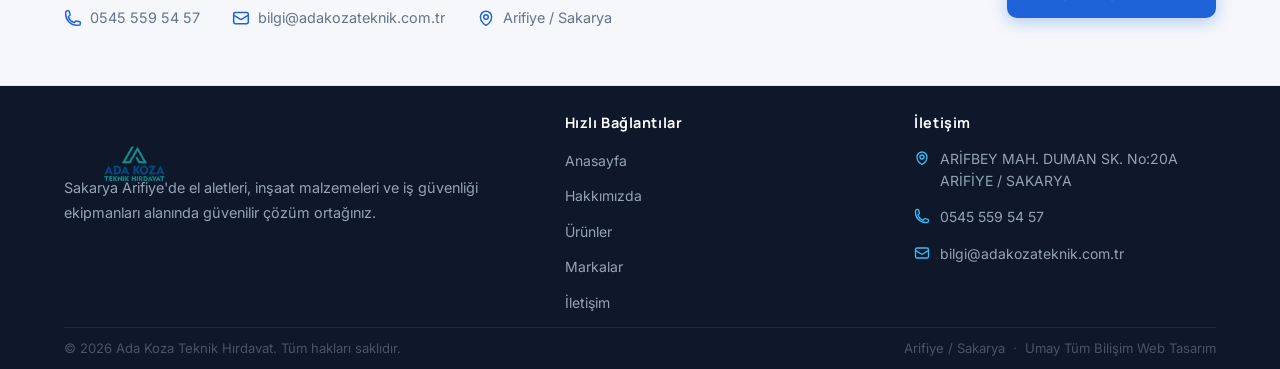
==== commit bd69bc77: "Footer: Umay Tum Bilisim Web Tasarim kredisi eklendi" ====
--- a/index.html
+++ b/index.html
@@ -281,7 +281,7 @@
     </div>
     <div class="footer-bottom">
       <span>© <span class="js-year"></span> Ada Koza Teknik Hırdavat. Tüm hakları saklıdır.</span>
-      <span>Arifiye / Sakarya</span>
+      <span>Arifiye / Sakarya &nbsp;·&nbsp; <a href="https://www.umaybilisim.com.tr" target="_blank" rel="noopener noreferrer" style="color:inherit;">Umay Tüm Bilişim Web Tasarım</a></span>
     </div>
   </div>
 </footer>
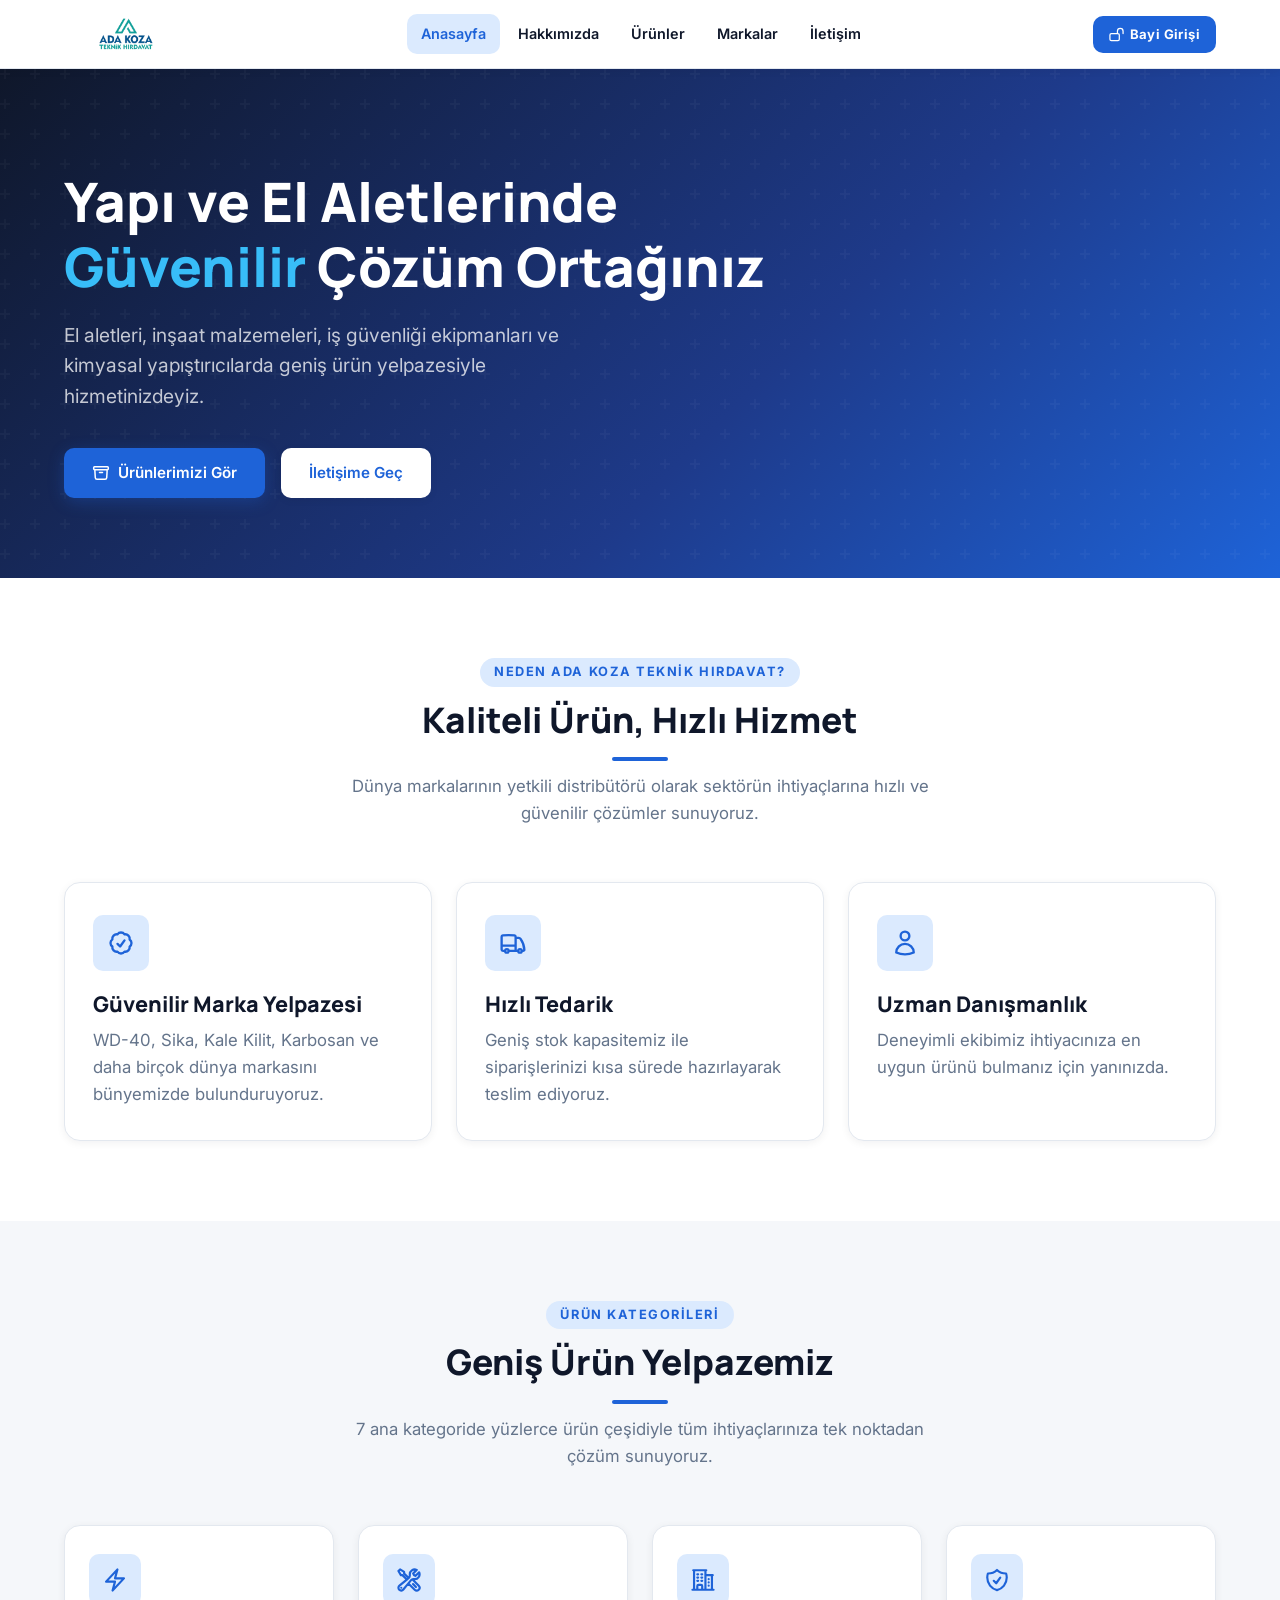
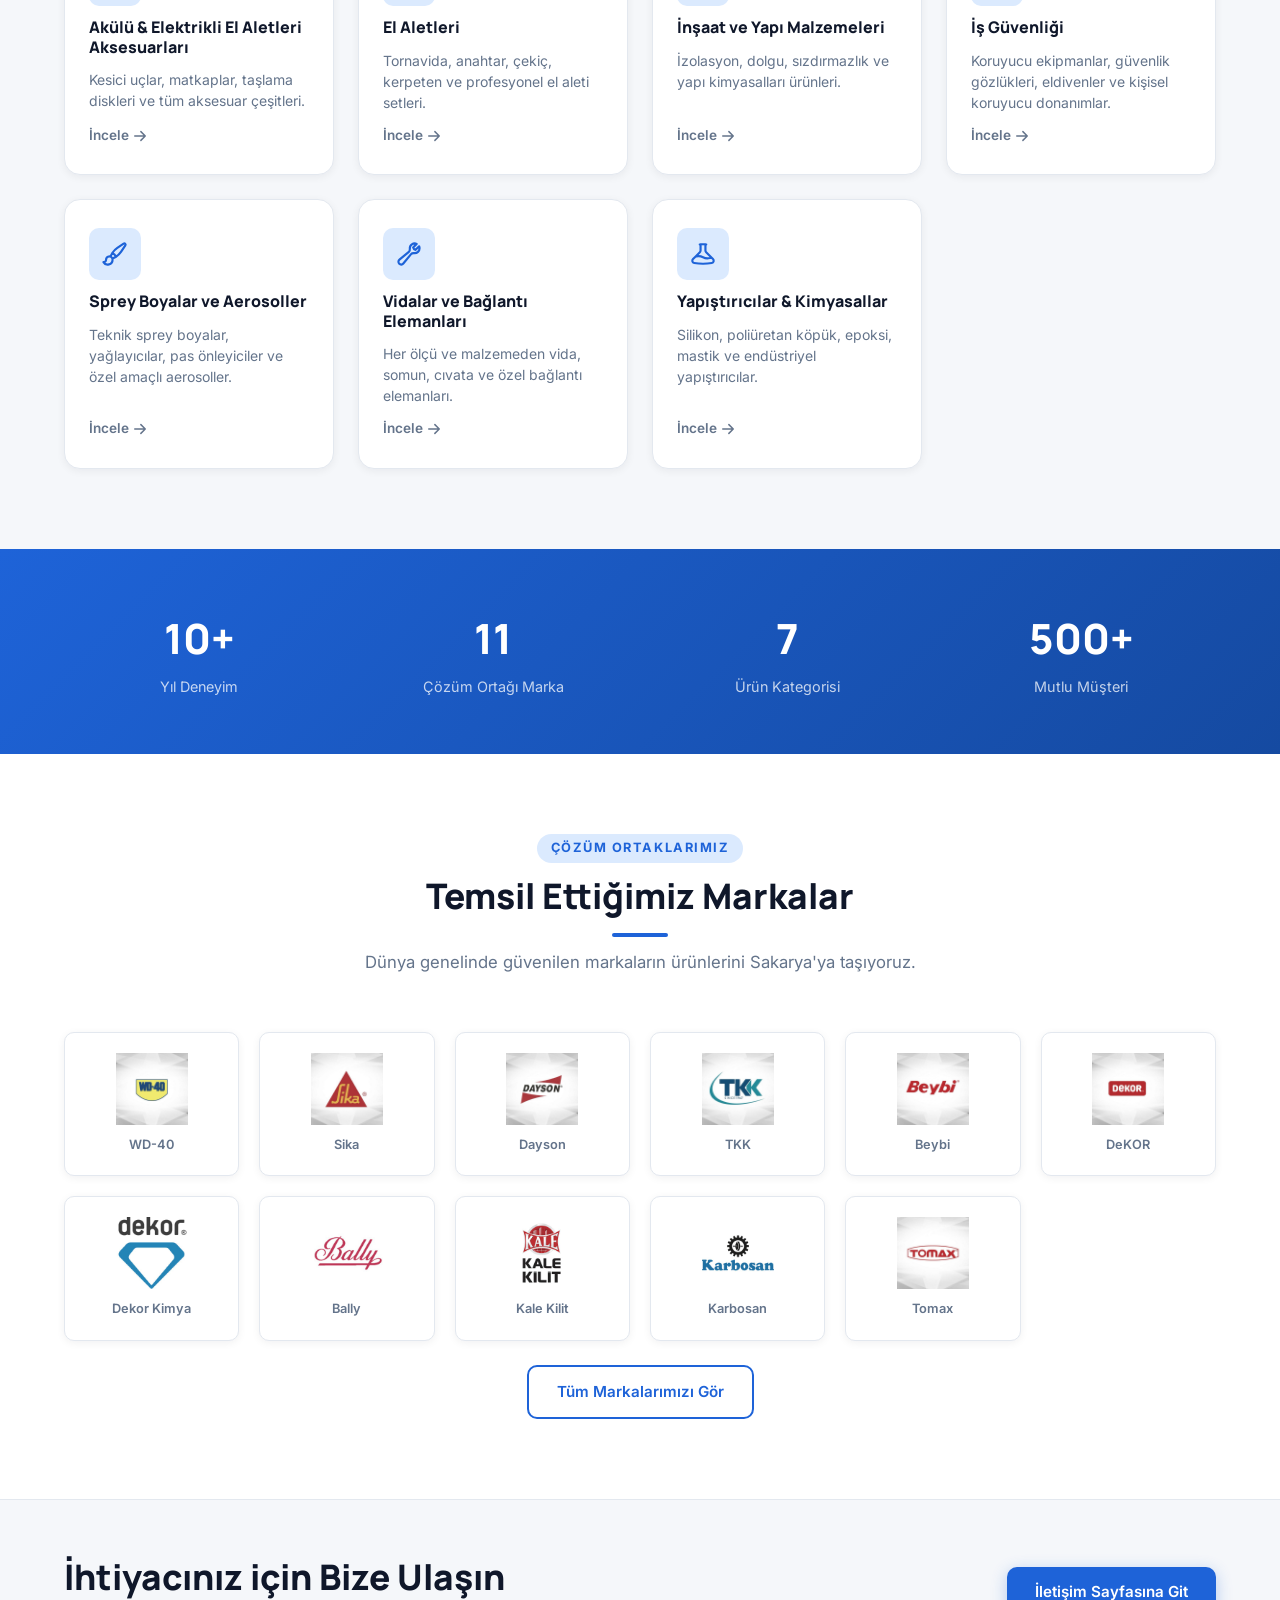
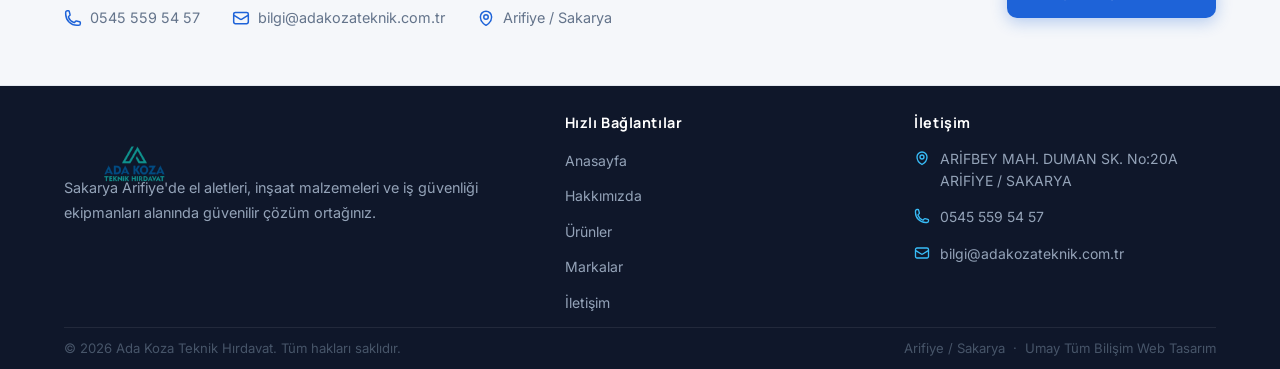
==== commit 9b79efb4: "Mobil performans iyileştirmesi: non-blocking fontlar, WebP görseller - Google Fonts render-blocking " ====
--- a/index.html
+++ b/index.html
@@ -7,7 +7,9 @@
   <meta name="description" content="Ada Koza Teknik Hırdavat, Sakarya'da el aletleri, inşaat malzemeleri, iş güvenliği ekipmanları ve yapıştırıcı kimyasallar alanında güvenilir çözüm ortağınız.">
   <link rel="preconnect" href="https://fonts.googleapis.com">
   <link rel="preconnect" href="https://fonts.gstatic.com" crossorigin>
-  <link href="https://fonts.googleapis.com/css2?family=Inter:wght@400;500;600;700&family=Manrope:wght@600;700;800&display=swap" rel="stylesheet">
+  <link rel="preload" as="style" href="https://fonts.googleapis.com/css2?family=Inter:wght@400;500;600;700&family=Manrope:wght@600;700;800&display=swap">
+  <link rel="stylesheet" href="https://fonts.googleapis.com/css2?family=Inter:wght@400;500;600;700&family=Manrope:wght@600;700;800&display=swap" media="print" onload="this.media='all'">
+  <noscript><link rel="stylesheet" href="https://fonts.googleapis.com/css2?family=Inter:wght@400;500;600;700&family=Manrope:wght@600;700;800&display=swap"></noscript>
   <link rel="stylesheet" href="assets/css/style.css">
 </head>
 <body>
@@ -17,7 +19,7 @@
   <div class="container">
     <div class="header-inner">
       <a href="index.html" class="logo" aria-label="Ada Koza Teknik Hırdavat Ana Sayfa">
-        <img src="assets/images/logo.png" alt="Ada Koza Teknik Hırdavat" width="160" height="52">
+        <picture><source srcset="assets/images/logo.webp" type="image/webp"><img src="assets/images/logo.png" alt="Ada Koza Teknik Hırdavat" width="160" height="52"></picture>
       </a>
       <button class="hamburger" aria-label="Menüyü aç/kapat" aria-expanded="false">
         <span></span><span></span><span></span>
@@ -250,7 +252,7 @@
   <div class="container">
     <div class="footer-grid">
       <div class="footer-brand">
-        <img src="assets/images/logo.png" alt="Ada Koza Teknik Hırdavat" width="140" height="46">
+        <picture><source srcset="assets/images/logo.webp" type="image/webp"><img src="assets/images/logo.png" alt="Ada Koza Teknik Hırdavat" width="140" height="46"></picture>
         <p>Sakarya Arifiye'de el aletleri, inşaat malzemeleri ve iş güvenliği ekipmanları alanında güvenilir çözüm ortağınız.</p>
       </div>
       <div class="footer-col">
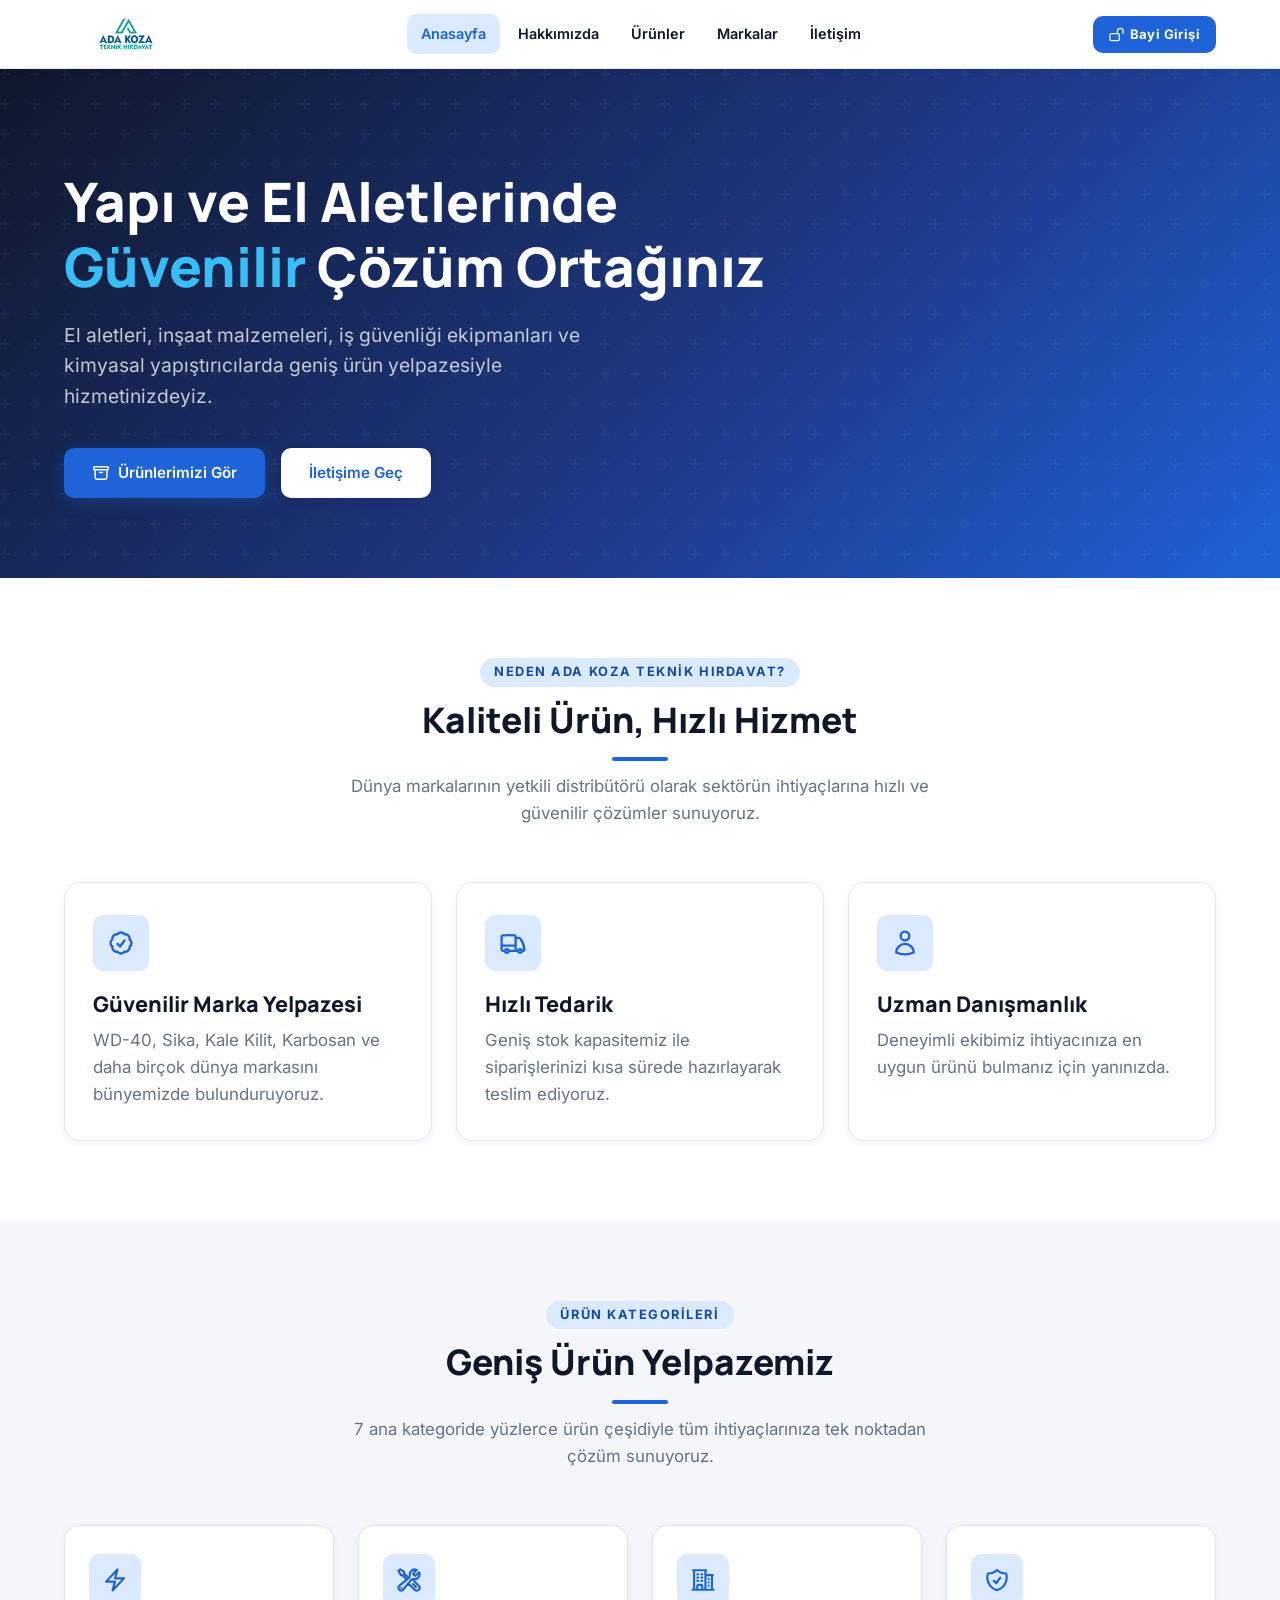
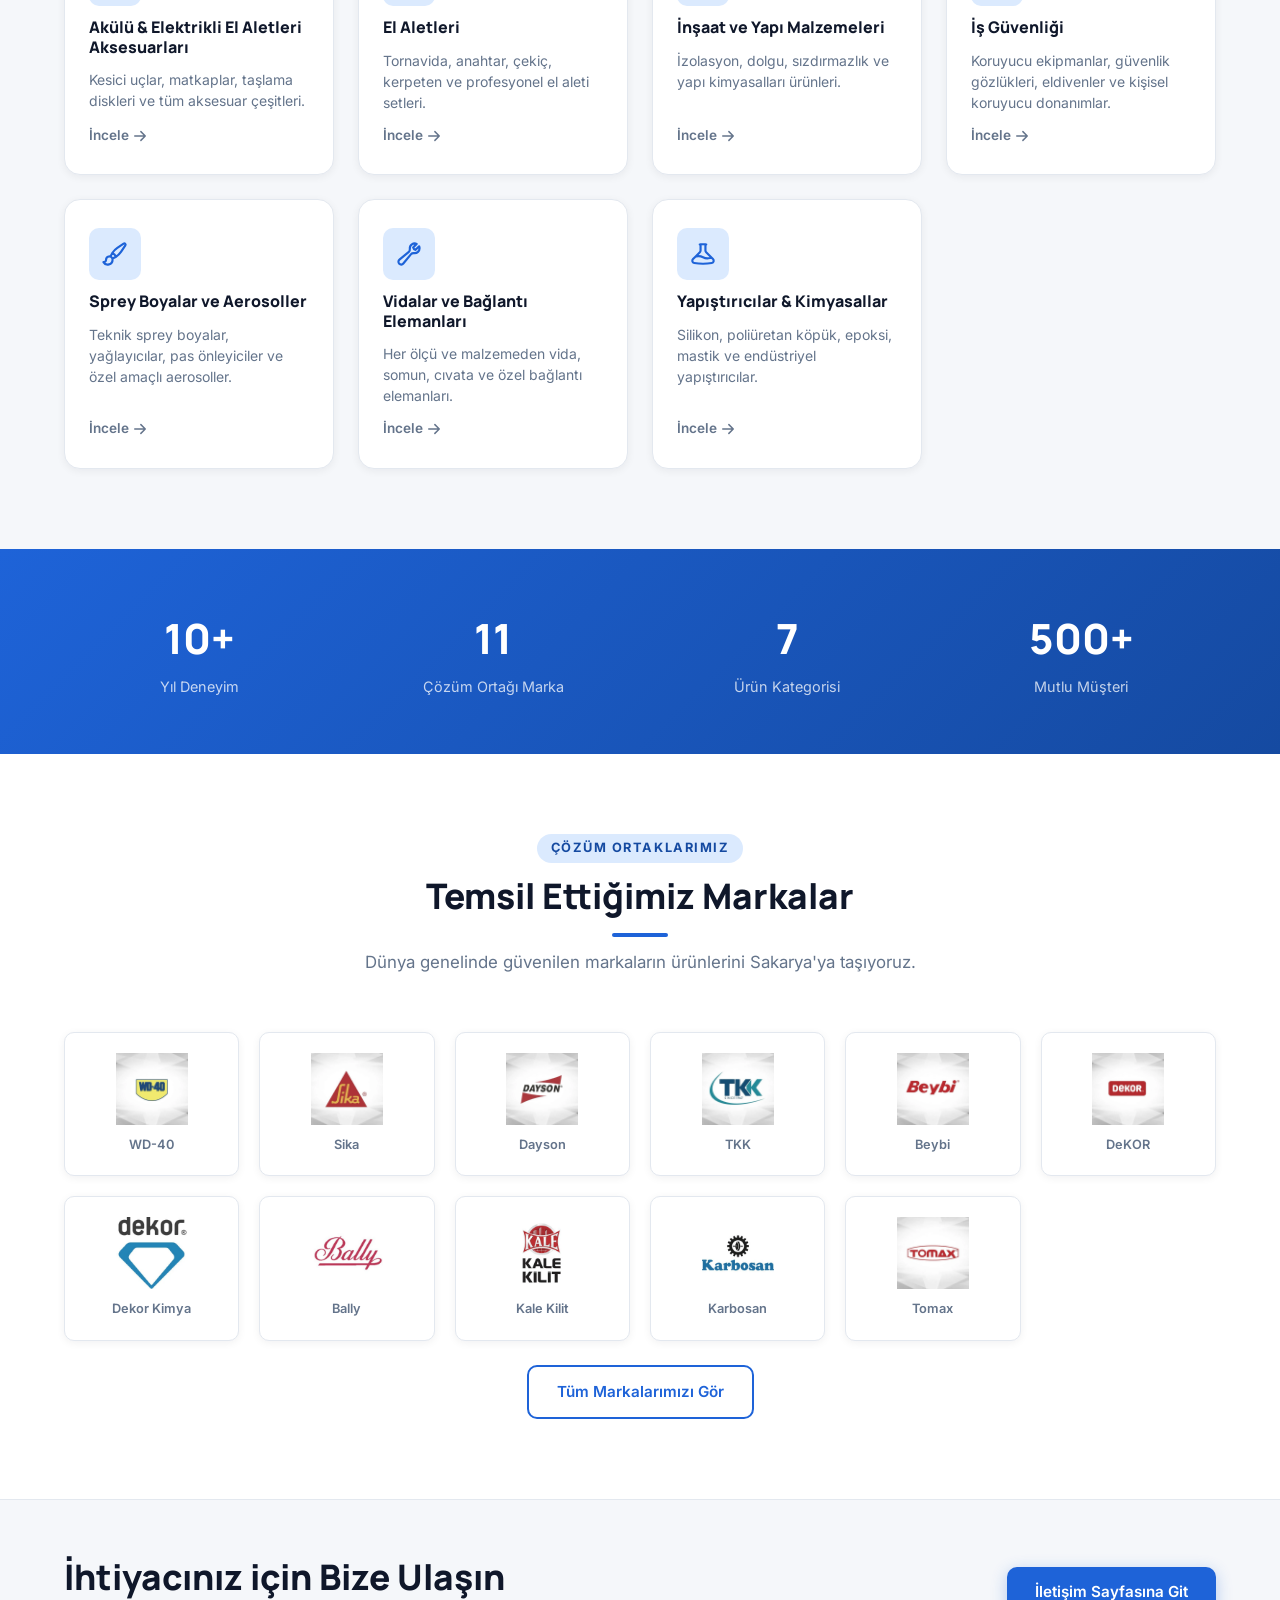
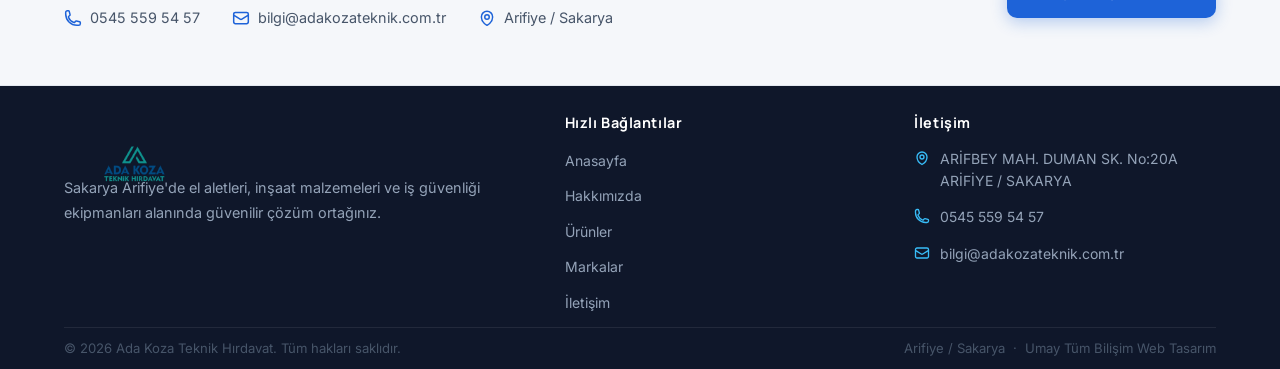
==== commit 377f4757: "Performans ve erişilebilirlik iyileştirmeleri - Google Fonts self-hosting: Inter & Manrope değişken " ====
--- a/index.html
+++ b/index.html
@@ -5,11 +5,6 @@
   <meta name="viewport" content="width=device-width, initial-scale=1.0">
   <title>Ada Koza Teknik Hırdavat — El Aletleri ve Yapı Malzemeleri</title>
   <meta name="description" content="Ada Koza Teknik Hırdavat, Sakarya'da el aletleri, inşaat malzemeleri, iş güvenliği ekipmanları ve yapıştırıcı kimyasallar alanında güvenilir çözüm ortağınız.">
-  <link rel="preconnect" href="https://fonts.googleapis.com">
-  <link rel="preconnect" href="https://fonts.gstatic.com" crossorigin>
-  <link rel="preload" as="style" href="https://fonts.googleapis.com/css2?family=Inter:wght@400;500;600;700&family=Manrope:wght@600;700;800&display=swap">
-  <link rel="stylesheet" href="https://fonts.googleapis.com/css2?family=Inter:wght@400;500;600;700&family=Manrope:wght@600;700;800&display=swap" media="print" onload="this.media='all'">
-  <noscript><link rel="stylesheet" href="https://fonts.googleapis.com/css2?family=Inter:wght@400;500;600;700&family=Manrope:wght@600;700;800&display=swap"></noscript>
   <link rel="stylesheet" href="assets/css/style.css">
 </head>
 <body>
@@ -38,6 +33,7 @@
     </div>
   </div>
 </header>
+<main>
 
 <!-- HERO -->
 <section class="hero">
@@ -203,17 +199,17 @@
       <p>Dünya genelinde güvenilen markaların ürünlerini Sakarya'ya taşıyoruz.</p>
     </div>
     <div class="grid-brands reveal">
-      <div class="brand-card"><img src="assets/images/markalar/wd40.jpeg" alt="WD-40" loading="lazy" width="160" height="72"><span>WD-40</span></div>
-      <div class="brand-card"><img src="assets/images/markalar/sika.jpeg" alt="Sika" loading="lazy" width="160" height="72"><span>Sika</span></div>
-      <div class="brand-card"><img src="assets/images/markalar/dayson.jpeg" alt="Dayson" loading="lazy" width="160" height="72"><span>Dayson</span></div>
-      <div class="brand-card"><img src="assets/images/markalar/tkk.jpeg" alt="TKK" loading="lazy" width="160" height="72"><span>TKK</span></div>
-      <div class="brand-card"><img src="assets/images/markalar/beybi.jpeg" alt="Beybi" loading="lazy" width="160" height="72"><span>Beybi</span></div>
-      <div class="brand-card"><img src="assets/images/markalar/dekor-sprey.jpeg" alt="DeKOR Sprey" loading="lazy" width="160" height="72"><span>DeKOR</span></div>
-      <div class="brand-card"><img src="assets/images/markalar/dekor-kimya.jpeg" alt="Dekor Kimya" loading="lazy" width="160" height="72"><span>Dekor Kimya</span></div>
-      <div class="brand-card"><img src="assets/images/markalar/bally.jpeg" alt="Bally" loading="lazy" width="160" height="72"><span>Bally</span></div>
-      <div class="brand-card"><img src="assets/images/markalar/kale-kilit.jpeg" alt="Kale Kilit" loading="lazy" width="160" height="72"><span>Kale Kilit</span></div>
-      <div class="brand-card"><img src="assets/images/markalar/karbosan.jpeg" alt="Karbosan" loading="lazy" width="160" height="72"><span>Karbosan</span></div>
-      <div class="brand-card"><img src="assets/images/markalar/tomax.jpeg" alt="Tomax" loading="lazy" width="160" height="72"><span>Tomax</span></div>
+      <div class="brand-card"><picture><source srcset="assets/images/markalar/wd40.webp" type="image/webp"><img src="assets/images/markalar/wd40.jpeg" alt="WD-40" loading="lazy" width="160" height="72"></picture><span>WD-40</span></div>
+      <div class="brand-card"><picture><source srcset="assets/images/markalar/sika.webp" type="image/webp"><img src="assets/images/markalar/sika.jpeg" alt="Sika" loading="lazy" width="160" height="72"></picture><span>Sika</span></div>
+      <div class="brand-card"><picture><source srcset="assets/images/markalar/dayson.webp" type="image/webp"><img src="assets/images/markalar/dayson.jpeg" alt="Dayson" loading="lazy" width="160" height="72"></picture><span>Dayson</span></div>
+      <div class="brand-card"><picture><source srcset="assets/images/markalar/tkk.webp" type="image/webp"><img src="assets/images/markalar/tkk.jpeg" alt="TKK" loading="lazy" width="160" height="72"></picture><span>TKK</span></div>
+      <div class="brand-card"><picture><source srcset="assets/images/markalar/beybi.webp" type="image/webp"><img src="assets/images/markalar/beybi.jpeg" alt="Beybi" loading="lazy" width="160" height="72"></picture><span>Beybi</span></div>
+      <div class="brand-card"><picture><source srcset="assets/images/markalar/dekor-sprey.webp" type="image/webp"><img src="assets/images/markalar/dekor-sprey.jpeg" alt="DeKOR Sprey" loading="lazy" width="160" height="72"></picture><span>DeKOR</span></div>
+      <div class="brand-card"><picture><source srcset="assets/images/markalar/dekor-kimya.webp" type="image/webp"><img src="assets/images/markalar/dekor-kimya.jpeg" alt="Dekor Kimya" loading="lazy" width="160" height="72"></picture><span>Dekor Kimya</span></div>
+      <div class="brand-card"><picture><source srcset="assets/images/markalar/bally.webp" type="image/webp"><img src="assets/images/markalar/bally.jpeg" alt="Bally" loading="lazy" width="160" height="72"></picture><span>Bally</span></div>
+      <div class="brand-card"><picture><source srcset="assets/images/markalar/kale-kilit.webp" type="image/webp"><img src="assets/images/markalar/kale-kilit.jpeg" alt="Kale Kilit" loading="lazy" width="160" height="72"></picture><span>Kale Kilit</span></div>
+      <div class="brand-card"><picture><source srcset="assets/images/markalar/karbosan.webp" type="image/webp"><img src="assets/images/markalar/karbosan.jpeg" alt="Karbosan" loading="lazy" width="160" height="72"></picture><span>Karbosan</span></div>
+      <div class="brand-card"><picture><source srcset="assets/images/markalar/tomax.webp" type="image/webp"><img src="assets/images/markalar/tomax.jpeg" alt="Tomax" loading="lazy" width="160" height="72"></picture><span>Tomax</span></div>
     </div>
     <div class="text-center mt-24 reveal">
       <a href="markalar.html" class="btn btn--outline">Tüm Markalarımızı Gör</a>
@@ -247,6 +243,8 @@
   </div>
 </div>
 
+</main>
+
 <!-- FOOTER -->
 <footer class="site-footer">
   <div class="container">
@@ -256,7 +254,7 @@
         <p>Sakarya Arifiye'de el aletleri, inşaat malzemeleri ve iş güvenliği ekipmanları alanında güvenilir çözüm ortağınız.</p>
       </div>
       <div class="footer-col">
-        <h4>Hızlı Bağlantılar</h4>
+        <h3>Hızlı Bağlantılar</h3>
         <ul>
           <li><a href="index.html">Anasayfa</a></li>
           <li><a href="hakkimizda.html">Hakkımızda</a></li>
@@ -266,7 +264,7 @@
         </ul>
       </div>
       <div class="footer-col">
-        <h4>İletişim</h4>
+        <h3>İletişim</h3>
         <div class="footer-contact-item">
           <svg width="16" height="16" fill="none" stroke="currentColor" stroke-width="2" viewBox="0 0 24 24"><path stroke-linecap="round" stroke-linejoin="round" d="M15 10.5a3 3 0 11-6 0 3 3 0 016 0z"/><path stroke-linecap="round" stroke-linejoin="round" d="M19.5 10.5c0 7.142-7.5 11.25-7.5 11.25S4.5 17.642 4.5 10.5a7.5 7.5 0 1115 0z"/></svg>
           <span>ARİFBEY MAH. DUMAN SK. No:20A<br>ARİFİYE / SAKARYA</span>
--- a/assets/css/style.css
+++ b/assets/css/style.css
@@ -1,3 +1,37 @@
+/* ===== SELF-HOSTED VARIABLE FONTS ===== */
+@font-face {
+  font-family: 'Inter';
+  font-style: normal;
+  font-weight: 100 900;
+  font-display: swap;
+  src: url('../fonts/inter-latin-ext-wght-normal.woff2') format('woff2');
+  unicode-range: U+0100-02AF,U+0304,U+0308,U+0329,U+1E00-1E9F,U+1EF2-1EFF,U+2020,U+20A0-20AB,U+20AD-20CF,U+2113,U+2C60-2C7F,U+A720-A7FF;
+}
+@font-face {
+  font-family: 'Inter';
+  font-style: normal;
+  font-weight: 100 900;
+  font-display: swap;
+  src: url('../fonts/inter-latin-wght-normal.woff2') format('woff2');
+  unicode-range: U+0000-00FF,U+0131,U+0152-0153,U+02BB-02BC,U+02C6,U+02DA,U+02DC,U+0304,U+0308,U+0329,U+2000-206F,U+20AC,U+2122,U+2191,U+2193,U+2212,U+2215,U+FEFF,U+FFFD;
+}
+@font-face {
+  font-family: 'Manrope';
+  font-style: normal;
+  font-weight: 200 800;
+  font-display: swap;
+  src: url('../fonts/manrope-latin-ext-wght-normal.woff2') format('woff2');
+  unicode-range: U+0100-02AF,U+0304,U+0308,U+0329,U+1E00-1E9F,U+1EF2-1EFF,U+2020,U+20A0-20AB,U+20AD-20CF,U+2113,U+2C60-2C7F,U+A720-A7FF;
+}
+@font-face {
+  font-family: 'Manrope';
+  font-style: normal;
+  font-weight: 200 800;
+  font-display: swap;
+  src: url('../fonts/manrope-latin-wght-normal.woff2') format('woff2');
+  unicode-range: U+0000-00FF,U+0131,U+0152-0153,U+02BB-02BC,U+02C6,U+02DA,U+02DC,U+0304,U+0308,U+0329,U+2000-206F,U+20AC,U+2122,U+2191,U+2193,U+2212,U+2215,U+FEFF,U+FFFD;
+}
+
 /* ===== RESET & BASE ===== */
 *, *::before, *::after { box-sizing: border-box; margin: 0; padding: 0; }
 html { scroll-behavior: smooth; font-size: 16px; }
@@ -55,7 +89,7 @@
   font-weight: 700;
   letter-spacing: .12em;
   text-transform: uppercase;
-  color: var(--primary);
+  color: var(--primary-dark);
   background: var(--primary-light);
   padding: 4px 14px;
   border-radius: 99px;
@@ -345,7 +379,7 @@
 .cta-band-inner { display: flex; align-items: center; justify-content: space-between; gap: 32px; flex-wrap: wrap; }
 .cta-band h2 { margin-bottom: 8px; }
 .cta-band-info { display: flex; gap: 32px; flex-wrap: wrap; margin-top: 4px; }
-.cta-info-item { display: flex; align-items: center; gap: 8px; font-size: .9rem; color: var(--text-muted); }
+.cta-info-item { display: flex; align-items: center; gap: 8px; font-size: .9rem; color: #475569; }
 .cta-info-item svg { color: var(--primary); flex-shrink: 0; }
 @media (max-width: 640px) { .cta-band-inner { flex-direction: column; align-items: flex-start; } }
 
@@ -469,7 +503,7 @@
 .footer-brand img, .footer-brand svg { display: block; height: 100px; width: auto; max-width: 240px; margin-bottom: -38px; opacity: 0.9; }
 .footer-brand p { font-size: .9rem; color: #94a3b8; line-height: 1.7; margin: 0; }
 
-.footer-col h4 { font-size: .9rem; font-weight: 700; color: #fff; margin-bottom: 16px; letter-spacing: .04em; }
+.footer-col h3 { font-size: .9rem; font-weight: 700; color: #fff; margin-bottom: 16px; letter-spacing: .04em; }
 .footer-col ul { display: flex; flex-direction: column; gap: 10px; }
 .footer-col ul li a { font-size: .875rem; color: #94a3b8; transition: var(--transition); }
 .footer-col ul li a:hover { color: var(--accent); }
